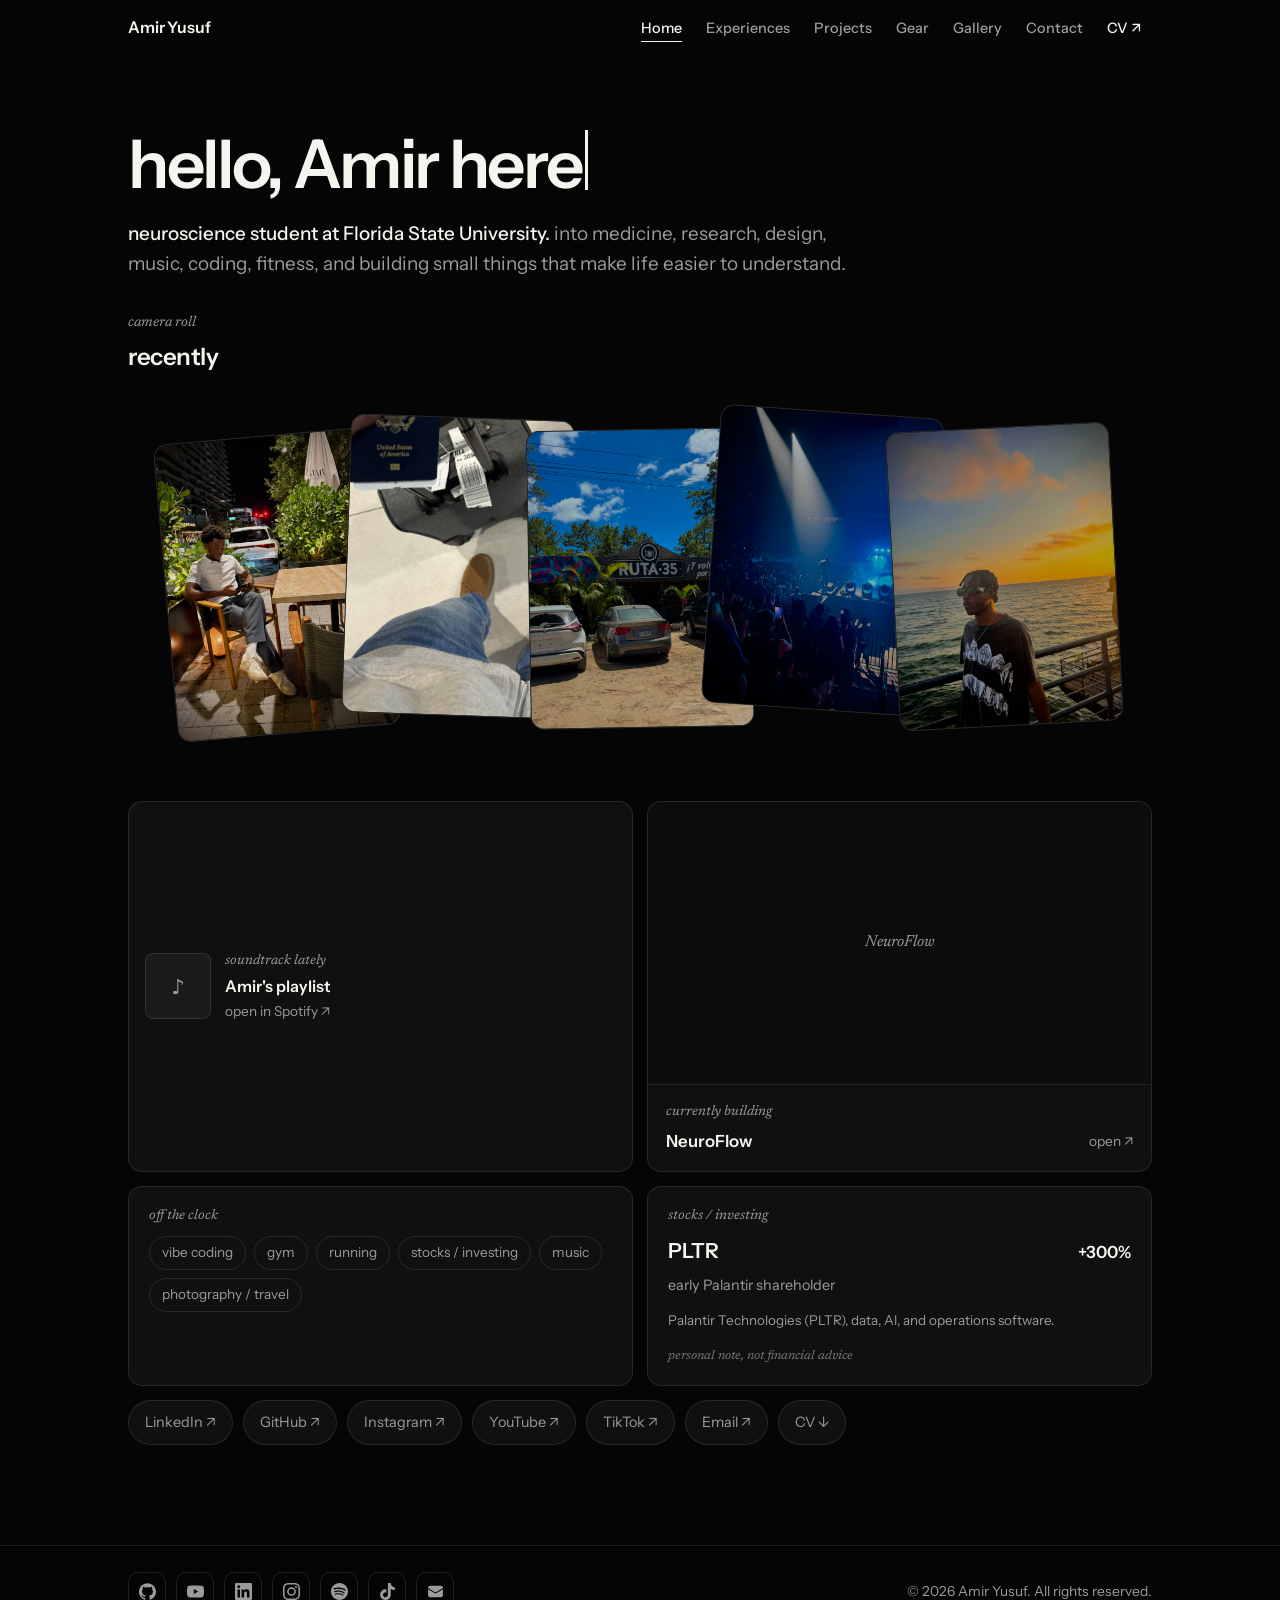
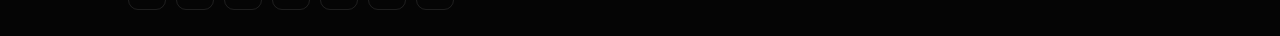
==== index.html @ 47b3e9e9 "Add files via upload" ====
<!DOCTYPE html>
<html lang="en">
<head>
  <meta charset="UTF-8" />
  <meta name="viewport" content="width=device-width, initial-scale=1.0" />

  <title>Amir Yusuf</title>
  <meta name="description" content="Amir Yusuf is a neuroscience student at Florida State University interested in medicine, research, design, music, coding, fitness, and building useful projects." />
  <meta name="author" content="Mahmoud Amir Yusuf" />
  <meta name="theme-color" content="#050505" />
  <link rel="canonical" href="https://amiryusuf.com/" />

  <meta property="og:type" content="website" />
  <meta property="og:title" content="Amir Yusuf" />
  <meta property="og:description" content="Neuroscience student at Florida State University. Into medicine, research, design, music, coding, and fitness." />
  <meta property="og:url" content="https://amiryusuf.com/" />
  <meta property="og:image" content="https://amiryusuf.com/assets/og-image.jpg" />
  <meta name="twitter:card" content="summary_large_image" />
  <meta name="twitter:title" content="Amir Yusuf" />
  <meta name="twitter:description" content="Neuroscience student at Florida State University." />
  <meta name="twitter:image" content="https://amiryusuf.com/assets/og-image.jpg" />

  <link rel="preconnect" href="https://fonts.googleapis.com" />
  <link rel="preconnect" href="https://fonts.gstatic.com" crossorigin />
  <link href="https://fonts.googleapis.com/css2?family=Instrument+Sans:wght@400;500;600&family=Newsreader:ital,opsz@1,6..72&display=swap" rel="stylesheet" />

  <link rel="icon" href="data:image/svg+xml,<svg xmlns='http://www.w3.org/2000/svg' viewBox='0 0 100 100'><rect width='100' height='100' fill='%23050505'/><text x='50' y='70' font-size='62' font-family='Georgia,serif' text-anchor='middle' fill='%23F5F5F0'>a</text></svg>" />
  <link rel="stylesheet" href="./styles.css" />

  <script type="application/ld+json">
  {
    "@context": "https://schema.org",
    "@type": "Person",
    "name": "Mahmoud Amir Yusuf",
    "alternateName": "Amir Yusuf",
    "url": "https://amiryusuf.com/",
    "jobTitle": "Neuroscience Student",
    "address": { "@type": "PostalAddress", "addressLocality": "Tallahassee", "addressRegion": "FL", "addressCountry": "US" },
    "alumniOf": { "@type": "CollegeOrUniversity", "name": "Florida State University" },
    "sameAs": [
      "https://www.linkedin.com/in/dryusufdev/",
      "https://github.com/dryusufdev",
      "https://www.youtube.com/@amirbuca",
      "https://www.instagram.com/amirr1x_/"
    ]
  }
  </script>
</head>
<body>
  <a class="skip-link" href="#main">Skip to content</a>

  <header class="nav" id="top">
    <nav class="nav-inner" aria-label="Primary">
      <a href="./index.html" class="brand">Amir Yusuf</a>
      <button class="nav-toggle" id="navToggle" aria-expanded="false" aria-controls="navMenu" aria-label="Toggle menu"><span></span><span></span></button>
      <ul class="nav-menu" id="navMenu">
        <li><a href="./index.html" class="nav-link active">Home</a></li>
        <li><a href="./experience.html" class="nav-link">Experiences</a></li>
        <li><a href="./projects.html" class="nav-link">Projects</a></li>
        <li><a href="./gear.html" class="nav-link">Gear</a></li>
        <li><a href="./gallery.html" class="nav-link">Gallery</a></li>
        <li><a href="./contact.html" class="nav-link">Contact</a></li>
        <li><a href="./assets/Mahmoud-Yusuf-CV.pdf" class="nav-link nav-cv" download>CV ↗</a></li>
      </ul>
    </nav>
  </header>

  <main id="main">
    <section class="home-hero">
      <div class="container">
        <h1 class="type fade in" data-text="hello, Amir here"><span class="type-out">hello, Amir here</span><span class="caret" aria-hidden="true"></span></h1>
        <p class="home-sub fade in d1">
          <b>neuroscience student at Florida State University.</b> into medicine, research,
          design, music, coding, fitness, and building small things that make life easier
          to understand.
        </p>
      </div>
    </section>

    <section class="recently" aria-labelledby="recently-title">
      <div class="container">
        <div class="section-kicker fade">camera roll</div>
        <h2 id="recently-title" class="fade">recently</h2>

        <div class="home-collage fade d1" aria-label="camera roll preview">
          <a class="photo-card" href="./gallery.html" style="--r:-5deg;--y:14px" aria-label="Predalina, Tampa, Florida">
            <img src="./assets/gallery/predalina-tampa.jpg" alt="Amir sitting outside at Predalina in Tampa at night" loading="lazy" />
            <span class="ph-overlay" aria-hidden="true"><span class="c">predalina</span><span class="l">Tampa, Florida</span></span>
          </a>
          <a class="photo-card" href="./gallery.html" style="--r:2deg;--y:-4px" aria-label="Airport, Miami to Honduras">
            <img src="./assets/gallery/miami-airport.jpg" alt="Airport travel moment before flying to Honduras" loading="lazy" style="object-position:center 35%" />
            <span class="ph-overlay" aria-hidden="true"><span class="c">airport</span><span class="l">Miami to Honduras</span></span>
          </a>
          <a class="photo-card" href="./gallery.html" style="--r:-1deg;--y:8px" aria-label="Tegucigalpa, Honduras">
            <img src="./assets/gallery/tegucigalpa-honduras.jpg" alt="Street view in Tegucigalpa Honduras" loading="lazy" />
            <span class="ph-overlay" aria-hidden="true"><span class="c">tegucigalpa</span><span class="l">Honduras</span></span>
          </a>
          <a class="photo-card" href="./gallery.html" style="--r:4deg;--y:-10px" aria-label="Gunna concert, Tampa">
            <img src="./assets/gallery/gunna-concert-tampa.jpg" alt="Gunna concert in Tampa with blue stage lighting" loading="lazy" />
            <span class="ph-overlay" aria-hidden="true"><span class="c">gunna</span><span class="l">Tampa, Florida</span></span>
          </a>
          <a class="photo-card" href="./gallery.html" style="--r:-3deg;--y:6px" aria-label="Santa Monica, California">
            <img src="./assets/gallery/santa-monica.jpg" alt="Amir standing near the ocean at sunset in Santa Monica California" loading="lazy" style="object-position:center 30%" />
            <span class="ph-overlay" aria-hidden="true"><span class="c">santa monica</span><span class="l">California</span></span>
          </a>
        </div>
      </div>
    </section>

    <section class="hub">
      <div class="container">
        <div class="hub-grid">

          <!-- Spotify -->
          <a class="card spotify link fade" href="https://open.spotify.com/playlist/6rPrB8Su6VBqoALZSoPi0Z?si=kABpWzBbRhOE1TDEf7ScpQ" target="_blank" rel="noopener" aria-label="Open Amir's playlist in Spotify">
            <span class="art" aria-hidden="true">
              <img src="./assets/spotify/playlist.jpg" alt="" loading="lazy" onerror="this.closest('.art').classList.add('no-img')" />
            </span>
            <span class="info">
              <span class="card-label">soundtrack lately</span>
              <span class="t">Amir's playlist</span>
              <span class="s">open in Spotify ↗</span>
            </span>
          </a>

          <!-- Featured project -->
          <a class="card media link proj-preview fade d1" href="https://neuroflows.vercel.app/" target="_blank" rel="noopener" aria-label="NeuroFlow project">
            <span class="media-thumb">
              <img src="./assets/projects/neuroflow.jpg" alt="NeuroFlow, 3D CSF flow visualization" loading="lazy"
                   onerror="this.closest('.media-thumb').classList.add('no-img')" />
              <span class="thumb-fallback" aria-hidden="true" style="font-family:var(--serif);font-style:italic">NeuroFlow</span>
            </span>
            <span class="media-body">
              <span class="card-label">currently building</span>
              <span class="media-meta">
                <span class="media-title">NeuroFlow</span>
                <span class="go">open ↗</span>
              </span>
            </span>
          </a>

          <!-- Hobbies -->
          <div class="card card-pad fade d1">
            <span class="card-label">off the clock</span>
            <span class="hobbies-list">
              <span>vibe coding</span><span>gym</span><span>running</span>
              <span>stocks / investing</span><span>music</span><span>photography / travel</span>
            </span>
          </div>

          <!-- Finance -->
          <div class="card card-pad fade d2">
            <span class="card-label">stocks / investing</span>
            <span class="fin-top"><span class="fin-big">PLTR</span><span class="fin-ret">+300%</span></span>
            <span class="fin-sub">early Palantir shareholder</span>
            <span class="fin-detail">Palantir Technologies (PLTR), data, AI, and operations software.</span>
            <span class="fin-note">personal note, not financial advice</span>
          </div>
        </div>

        <!-- Quick links -->
        <div class="quicklinks fade d3">
          <a class="qlink" href="https://www.linkedin.com/in/dryusufdev/" target="_blank" rel="noopener">LinkedIn ↗</a>
          <a class="qlink" href="https://github.com/dryusufdev" target="_blank" rel="noopener">GitHub ↗</a>
          <a class="qlink" href="https://www.instagram.com/amirr1x_/" target="_blank" rel="noopener">Instagram ↗</a>
          <a class="qlink" href="https://www.youtube.com/@amirbuca" target="_blank" rel="noopener">YouTube ↗</a>
          <a class="qlink" href="https://www.tiktok.com/@chatgptwarrior67" target="_blank" rel="noopener">TikTok ↗</a>
          <a class="qlink" href="mailto:may23@fsu.edu">Email ↗</a>
          <a class="qlink" href="./assets/Mahmoud-Yusuf-CV.pdf" download>CV ↓</a>
        </div>
      </div>
    </section>
  </main>

  <footer class="footer">
    <div class="container footer-inner">
      <nav class="social" aria-label="Social links">
        <a aria-label="GitHub" href="https://github.com/dryusufdev" target="_blank" rel="noopener"><svg viewBox="0 0 24 24" fill="currentColor" aria-hidden="true"><path d="M12 .297c-6.63 0-12 5.373-12 12 0 5.303 3.438 9.8 8.205 11.385.6.113.82-.258.82-.577 0-.285-.01-1.04-.015-2.04-3.338.724-4.042-1.61-4.042-1.61C4.422 18.07 3.633 17.7 3.633 17.7c-1.087-.744.084-.729.084-.729 1.205.084 1.838 1.236 1.838 1.236 1.07 1.835 2.809 1.305 3.495.998.108-.776.417-1.305.76-1.605-2.665-.305-5.467-1.334-5.467-5.93 0-1.31.465-2.38 1.235-3.22-.135-.303-.54-1.523.105-3.176 0 0 1.005-.322 3.3 1.23a11.5 11.5 0 0 1 3-.405c1.02.006 2.04.138 3 .405 2.28-1.552 3.285-1.23 3.285-1.23.645 1.653.24 2.873.12 3.176.765.84 1.23 1.91 1.23 3.22 0 4.61-2.805 5.625-5.475 5.92.42.36.81 1.096.81 2.22 0 1.606-.015 2.896-.015 3.286 0 .315.21.69.825.57C20.565 22.092 24 17.592 24 12.297c0-6.627-5.373-12-12-12"/></svg></a>
        <a aria-label="YouTube" href="https://www.youtube.com/@amirbuca" target="_blank" rel="noopener"><svg viewBox="0 0 24 24" fill="currentColor" aria-hidden="true"><path d="M23.498 6.186a3.016 3.016 0 0 0-2.122-2.136C19.505 3.545 12 3.545 12 3.545s-7.505 0-9.377.505A3.017 3.017 0 0 0 .502 6.186C0 8.07 0 12 0 12s0 3.93.502 5.814a3.016 3.016 0 0 0 2.122 2.136c1.871.505 9.376.505 9.376.505s7.505 0 9.377-.505a3.015 3.015 0 0 0 2.122-2.136C24 15.93 24 12 24 12s0-3.93-.502-5.814zM9.545 15.568V8.432L15.818 12z"/></svg></a>
        <a aria-label="LinkedIn" href="https://www.linkedin.com/in/dryusufdev/" target="_blank" rel="noopener"><svg viewBox="0 0 24 24" fill="currentColor" aria-hidden="true"><path d="M20.447 20.452h-3.554v-5.569c0-1.328-.027-3.037-1.852-3.037-1.853 0-2.136 1.445-2.136 2.939v5.667H9.351V9h3.414v1.561h.046c.477-.9 1.637-1.85 3.37-1.85 3.601 0 4.267 2.37 4.267 5.455v6.286zM5.337 7.433a2.062 2.062 0 0 1-2.063-2.065 2.064 2.064 0 1 1 2.063 2.065zm1.782 13.019H3.555V9h3.564v11.452zM22.225 0H1.771C.792 0 0 .774 0 1.729v20.542C0 23.227.792 24 1.771 24h20.451C23.2 24 24 23.227 24 22.271V1.729C24 .774 23.2 0 22.225 0z"/></svg></a>
        <a aria-label="Instagram" href="https://www.instagram.com/amirr1x_/" target="_blank" rel="noopener"><svg viewBox="0 0 24 24" fill="currentColor" aria-hidden="true"><path d="M12 2.163c3.204 0 3.584.012 4.85.07 3.252.148 4.771 1.691 4.919 4.919.058 1.265.069 1.645.069 4.849 0 3.205-.012 3.584-.069 4.849-.149 3.225-1.664 4.771-4.919 4.919-1.266.058-1.644.07-4.85.07-3.204 0-3.584-.012-4.849-.07-3.26-.149-4.771-1.699-4.919-4.92-.058-1.265-.07-1.644-.07-4.849 0-3.204.013-3.583.07-4.849.149-3.227 1.664-4.771 4.919-4.919 1.266-.057 1.645-.069 4.849-.069zM12 0C8.741 0 8.333.014 7.053.072 2.695.272.273 2.69.073 7.052.014 8.333 0 8.741 0 12c0 3.259.014 3.668.072 4.948.2 4.358 2.618 6.78 6.98 6.98C8.333 23.986 8.741 24 12 24c3.259 0 3.668-.014 4.948-.072 4.354-.2 6.782-2.618 6.979-6.98.059-1.28.073-1.689.073-4.948 0-3.259-.014-3.667-.072-4.947-.196-4.354-2.617-6.78-6.979-6.98C15.668.014 15.259 0 12 0zm0 5.838a6.162 6.162 0 1 0 0 12.324 6.162 6.162 0 0 0 0-12.324zM12 16a4 4 0 1 1 0-8 4 4 0 0 1 0 8zm6.406-11.845a1.44 1.44 0 1 0 0 2.881 1.44 1.44 0 0 0 0-2.881z"/></svg></a>
        <a aria-label="Spotify" href="https://open.spotify.com/playlist/6rPrB8Su6VBqoALZSoPi0Z?si=kABpWzBbRhOE1TDEf7ScpQ" target="_blank" rel="noopener"><svg viewBox="0 0 24 24" fill="currentColor" aria-hidden="true"><path d="M12 0C5.4 0 0 5.4 0 12s5.4 12 12 12 12-5.4 12-12S18.66 0 12 0zm5.521 17.34c-.24.359-.66.48-1.021.24-2.82-1.74-6.36-2.101-10.561-1.141-.418.122-.779-.179-.899-.539-.12-.421.18-.78.54-.9 4.561-1.021 8.52-.6 11.64 1.32.42.18.479.659.301 1.02zm1.44-3.3c-.301.42-.841.6-1.262.3-3.239-1.98-8.159-2.58-11.939-1.38-.479.12-1.02-.12-1.14-.6-.12-.48.12-1.021.6-1.141C9.6 9.9 15 10.561 18.72 12.84c.361.181.54.78.241 1.2zm.12-3.36C15.24 8.4 8.82 8.16 5.16 9.301c-.6.179-1.2-.181-1.38-.721-.18-.601.18-1.2.72-1.381 4.26-1.26 11.28-1.02 15.721 1.621.539.3.719 1.02.42 1.56-.299.421-1.02.599-1.561.3z"/></svg></a>
        <a aria-label="TikTok" href="https://www.tiktok.com/@chatgptwarrior67" target="_blank" rel="noopener"><svg viewBox="0 0 24 24" fill="currentColor" aria-hidden="true"><path d="M12.525.02c1.31-.02 2.61-.01 3.91-.02.08 1.53.63 3.09 1.75 4.17 1.12 1.11 2.7 1.62 4.24 1.79v4.03c-1.44-.05-2.89-.35-4.2-.97-.57-.26-1.1-.59-1.62-.93-.01 2.92.01 5.84-.02 8.75-.08 1.4-.54 2.79-1.35 3.94-1.31 1.92-3.58 3.17-5.91 3.21-1.43.08-2.86-.31-4.08-1.03-2.02-1.19-3.44-3.37-3.65-5.71-.02-.5-.03-1-.01-1.49.18-1.9 1.12-3.72 2.58-4.96 1.66-1.44 3.98-2.13 6.15-1.72.02 1.48-.04 2.96-.04 4.44-.99-.32-2.15-.23-3.02.37-.63.41-1.11 1.04-1.36 1.75-.21.51-.15 1.07-.14 1.61.24 1.64 1.82 3.02 3.5 2.87 1.12-.01 2.19-.66 2.77-1.61.19-.33.4-.67.41-1.06.1-1.79.06-3.57.07-5.36.01-4.03-.01-8.05.02-12.07z"/></svg></a>
        <a aria-label="Email" href="mailto:may23@fsu.edu"><svg viewBox="0 0 24 24" fill="currentColor" aria-hidden="true"><path d="M1.5 8.67v8.58a3 3 0 0 0 3 3h15a3 3 0 0 0 3-3V8.67l-8.928 5.493a3 3 0 0 1-3.144 0L1.5 8.67Z"/><path d="M22.5 6.908V6.75a3 3 0 0 0-3-3h-15a3 3 0 0 0-3 3v.158l9.714 5.978a1.5 1.5 0 0 0 1.572 0L22.5 6.908Z"/></svg></a>
      </nav>
      <span class="footer-copy">© <span id="year">2026</span> Amir Yusuf. All rights reserved.</span>
    </div>
  </footer>

  <script src="./script.js"></script>
</body>
</html>
---- styles.css ----
/* =========================================================
   Amir Yusuf - personal site (multi-page)
   Black & white. Minimal. Warm. Editorial.
   ========================================================= */

:root {
  --bg: #050505;
  --text: #F5F5F0;
  --muted: #9C9C9C;
  --card: #101010;
  --card-2: #0c0c0c;
  --border: rgba(255, 255, 255, 0.10);
  --border-hover: rgba(255, 255, 255, 0.28);

  --sans: 'Instrument Sans', system-ui, -apple-system, 'Segoe UI', sans-serif;
  --serif: 'Newsreader', Georgia, serif;

  --container: 1080px;
  --radius: 14px;
  --ease: cubic-bezier(0.22, 1, 0.36, 1);
}

*, *::before, *::after { box-sizing: border-box; }
* { margin: 0; padding: 0; }

html { scroll-behavior: smooth; scroll-padding-top: 92px; -webkit-text-size-adjust: 100%; }

body {
  font-family: var(--sans);
  background: var(--bg);
  color: var(--text);
  line-height: 1.6;
  font-size: 16px;
  overflow-x: hidden;
  -webkit-font-smoothing: antialiased;
  text-rendering: optimizeLegibility;
}

img { display: block; max-width: 100%; }
a { color: inherit; text-decoration: none; }
ul { list-style: none; }
::selection { background: var(--text); color: var(--bg); }

.skip-link {
  position: absolute; left: 16px; top: -60px;
  background: var(--text); color: var(--bg);
  padding: 10px 16px; border-radius: 8px; font-weight: 600; z-index: 999;
  transition: top .2s var(--ease);
}
.skip-link:focus { top: 16px; }

.container { width: 100%; max-width: var(--container); margin: 0 auto; padding: 0 28px; }
.container.narrow { max-width: 720px; }
:focus-visible { outline: 1px solid var(--text); outline-offset: 3px; }

/* ---------- Buttons & links ---------- */
.btn {
  display: inline-flex; align-items: center; justify-content: center;
  padding: 11px 22px; border-radius: 999px;
  font-size: 0.94rem; font-weight: 500;
  background: var(--text); color: var(--bg); border: 1px solid var(--text);
  transition: transform .25s var(--ease), opacity .25s var(--ease);
}
.btn:hover { transform: translateY(-1px); opacity: 0.88; }
.btn-line { background: transparent; color: var(--text); border-color: var(--border-hover); }
.btn-line:hover { background: rgba(255,255,255,0.05); opacity: 1; }

.link-underline {
  font-size: 0.94rem; color: var(--muted);
  padding-bottom: 2px; border-bottom: 1px solid var(--border);
  transition: color .2s var(--ease), border-color .2s var(--ease);
}
.link-underline:hover { color: var(--text); border-color: var(--text); }

/* =========================================================
   NAV
   ========================================================= */
.nav {
  position: fixed; top: 0; left: 0; right: 0; z-index: 50;
  display: flex; justify-content: center;
  border-bottom: 1px solid transparent;
  transition: background .3s var(--ease), border-color .3s var(--ease);
}
.nav.scrolled, .nav.solid {
  background: rgba(5,5,5,0.78);
  backdrop-filter: blur(12px); -webkit-backdrop-filter: blur(12px);
  border-bottom: 1px solid var(--border);
}
.nav-inner {
  width: 100%; max-width: var(--container);
  display: flex; align-items: center; justify-content: space-between;
  padding: 15px 28px;
}
.brand { font-weight: 600; font-size: 1rem; letter-spacing: -0.01em; }
.nav-menu { display: flex; align-items: center; gap: 2px; }
.nav-link {
  position: relative; padding: 7px 11px;
  color: var(--muted); font-size: 0.9rem; font-weight: 500;
  transition: color .2s var(--ease);
}
.nav-link::after {
  content: ""; position: absolute; left: 11px; right: 11px; bottom: 2px; height: 1px;
  background: var(--text); transform: scaleX(0); transform-origin: left;
  transition: transform .25s var(--ease);
}
.nav-link:hover, .nav-link.active { color: var(--text); }
.nav-link:hover::after, .nav-link.active::after { transform: scaleX(1); }
.nav-cv { color: var(--text); }

.nav-toggle {
  display: none; flex-direction: column; gap: 5px;
  width: 40px; height: 40px; align-items: center; justify-content: center;
  background: transparent; border: 1px solid var(--border); border-radius: 10px; cursor: pointer;
}
.nav-toggle span { width: 18px; height: 1.5px; background: var(--text); transition: transform .3s var(--ease), opacity .2s var(--ease); }
.nav-toggle[aria-expanded="true"] span:nth-child(1) { transform: translateY(3.5px) rotate(45deg); }
.nav-toggle[aria-expanded="true"] span:nth-child(2) { transform: translateY(-3px) rotate(-45deg); }

/* =========================================================
   PAGE ENTRANCE / FADE
   ========================================================= */
.fade {
  opacity: 0; transform: translateY(16px);
  transition: opacity .6s var(--ease), transform .6s var(--ease);
  will-change: opacity, transform;
}
.fade.in { opacity: 1; transform: none; }
.fade.d1 { transition-delay: .06s; }
.fade.d2 { transition-delay: .12s; }
.fade.d3 { transition-delay: .18s; }
.fade.d4 { transition-delay: .24s; }

/* =========================================================
   HOME - HERO + HUB
   ========================================================= */
.home-hero { padding: 128px 0 26px; }
.home-hero h1 {
  font-size: clamp(2.6rem, 6.5vw, 4.2rem);
  font-weight: 600; line-height: 1.02; letter-spacing: -0.035em;
}
.caret {
  display: inline-block; width: 3px; height: 0.9em;
  background: var(--text); margin-left: 4px;
  transform: translateY(2px); animation: blink 1.05s steps(1) infinite;
}
@keyframes blink { 50% { opacity: 0; } }
.home-sub {
  margin-top: 20px; color: var(--muted);
  font-size: clamp(1rem, 1.7vw, 1.18rem); max-width: 56ch;
}
.home-sub b { color: var(--text); font-weight: 500; }

.hub { padding-bottom: 70px; }
.hub-grid {
  display: grid; grid-template-columns: repeat(2, 1fr);
  gap: 14px; margin-top: 8px;
}
.card {
  background: var(--card); border: 1px solid var(--border); border-radius: var(--radius);
  transition: border-color .3s var(--ease), transform .3s var(--ease);
}
.card:hover { border-color: var(--border-hover); transform: translateY(-3px); }
.card.link { cursor: pointer; }

.span-2 { grid-column: span 2; }

.card-label {
  font-family: var(--serif); font-style: italic;
  font-size: 0.86rem; color: var(--muted);
}
.go { color: var(--muted); transition: color .2s var(--ease), transform .2s var(--ease); }
.card:hover .go { color: var(--text); transform: translate(2px,-2px); }

/* media card (youtube / spotify / project) */
.media {
  display: flex; flex-direction: column; overflow: hidden;
}
.media-thumb {
  position: relative; aspect-ratio: 16 / 9; background: var(--card-2);
  border-bottom: 1px solid var(--border); overflow: hidden;
}
.media-thumb.square { aspect-ratio: 1 / 1; }
.media-thumb img {
  width: 100%; height: 100%; object-fit: cover; object-position: center;
  transition: transform .6s var(--ease);
}
.card:hover .media-thumb img { transform: scale(1.02); }
.thumb-fallback {
  position: absolute; inset: 0; display: grid; place-items: center;
  color: var(--muted); z-index: 0;
}
.media-thumb.no-img img { display: none; }
.thumb-fallback svg { width: 38px; height: 38px; opacity: 0.5; }
.media-body { padding: 16px 18px; display: flex; flex-direction: column; gap: 5px; }
.media-title { font-size: 1.02rem; font-weight: 600; }
.media-meta { display: flex; align-items: center; justify-content: space-between; gap: 10px; }
.media-meta .go { font-size: 0.86rem; }

/* spotify: horizontal compact */
.spotify { display: flex; align-items: center; gap: 14px; padding: 16px; }
.spotify .art {
  position: relative; flex: 0 0 auto; width: 66px; height: 66px;
  border-radius: 8px; overflow: hidden; background: #1a1a1a; border: 1px solid var(--border);
}
.spotify .art img { width: 100%; height: 100%; object-fit: cover; }
.spotify .art.no-img img { display: none; }
.spotify .art.no-img::after { content: "♪"; position: absolute; inset: 0; display: grid; place-items: center; color: var(--muted); font-size: 1.3rem; }
.spotify .info { display: flex; flex-direction: column; gap: 2px; min-width: 0; }
.spotify .info .t { font-size: 1rem; font-weight: 600; }
.spotify .info .s { font-size: 0.85rem; color: var(--muted); }

/* camera roll preview */
.roll { padding: 16px 18px; display: flex; flex-direction: column; gap: 12px; }
.roll-head { display: flex; align-items: center; justify-content: space-between; }
.roll-strip { display: grid; grid-template-columns: repeat(4, 1fr); gap: 8px; }
.roll-strip .mini {
  position: relative; aspect-ratio: 1/1; border-radius: 8px; overflow: hidden;
  background: var(--card-2); border: 1px solid var(--border);
}
.roll-strip .mini img { width: 100%; height: 100%; object-fit: cover; }
.roll-strip .mini.no-img img { display: none; }

/* quick links */
.quicklinks {
  display: flex; flex-wrap: wrap; gap: 10px; margin-top: 14px;
}
.qlink {
  display: inline-flex; align-items: center; gap: 8px;
  padding: 10px 16px; border-radius: 999px;
  border: 1px solid var(--border); background: var(--card);
  font-size: 0.9rem; color: var(--muted);
  transition: color .2s var(--ease), border-color .2s var(--ease), transform .2s var(--ease);
}
.qlink:hover { color: var(--text); border-color: var(--border-hover); transform: translateY(-2px); }
.qlink svg { width: 16px; height: 16px; }

/* =========================================================
   SUBPAGE HERO + SECTIONS
   ========================================================= */
.page-hero { padding: 128px 0 24px; }
.page-hero .eyebrow { font-family: var(--serif); font-style: italic; font-size: 1rem; color: var(--muted); margin-bottom: 12px; }
.page-hero h1 { font-size: clamp(2.2rem, 5vw, 3.2rem); font-weight: 600; letter-spacing: -0.03em; line-height: 1.02; }
.page-hero p { margin-top: 14px; color: var(--muted); max-width: 56ch; }
.section { padding: 30px 0 70px; }

/* About */
.about p { font-size: 1.18rem; line-height: 1.7; max-width: 60ch; }
.about p + p { margin-top: 18px; color: var(--muted); }
.currently { margin-top: 40px; border-top: 1px solid var(--border); }
.currently li {
  display: flex; gap: 16px; align-items: baseline;
  padding: 14px 2px; border-bottom: 1px solid var(--border);
}
.currently .k { font-family: var(--serif); font-style: italic; color: var(--muted); font-size: 0.9rem; min-width: 88px; }
.currently .v { font-size: 1.02rem; }

/* =========================================================
   PROJECTS
   ========================================================= */
.feature {
  border: 1px solid var(--border); border-radius: var(--radius);
  background: var(--card); overflow: hidden; margin-bottom: 16px;
  transition: border-color .3s var(--ease);
}
.feature:hover { border-color: var(--border-hover); }
.feature-grid { display: grid; grid-template-columns: 1.05fr 1fr; }
.feature-shot { position: relative; background: var(--card-2); border-right: 1px solid var(--border); overflow: hidden; min-height: 280px; }
.feature-shot img { width: 100%; height: 100%; object-fit: cover; object-position: center; }
.feature-shot.no-img img { display: none; }
.feature-shot .shot-fallback { position: absolute; inset: 0; display: grid; place-items: center; font-family: var(--serif); font-style: italic; color: var(--muted); font-size: 1.1rem; }
.feature-text { padding: 28px; display: flex; flex-direction: column; }
.feature h2 { font-size: clamp(1.25rem, 2.4vw, 1.55rem); font-weight: 600; letter-spacing: -0.01em; line-height: 1.18; }
.feature .desc { color: var(--muted); margin-top: 12px; font-size: 0.95rem; }
.feature .related-label { font-size: 0.72rem; letter-spacing: 0.14em; text-transform: uppercase; color: var(--muted); margin: 22px 0 10px; }
.related-build {
  display: flex; align-items: center; gap: 14px;
  border: 1px solid var(--border); border-radius: 12px; padding: 10px;
  background: var(--bg);
  transition: border-color .3s var(--ease), transform .3s var(--ease);
}
.related-build:hover { border-color: var(--border-hover); transform: translateY(-2px); }
.rb-shot { position: relative; flex: 0 0 auto; width: 92px; height: 64px; border-radius: 8px; overflow: hidden; background: var(--card-2); border: 1px solid var(--border); }
.rb-shot img { width: 100%; height: 100%; object-fit: cover; }
.rb-shot.no-img img { display: none; }
.rb-shot.no-img::after { content: "NF"; position: absolute; inset: 0; display: grid; place-items: center; font-family: var(--serif); font-style: italic; color: var(--muted); font-size: 0.85rem; }
.rb-text { display: flex; flex-direction: column; gap: 2px; min-width: 0; }
.rb-text strong { font-size: 1rem; }
.rb-text .d { color: var(--muted); font-size: 0.85rem; }
.rb-text .go { color: var(--muted); font-size: 0.8rem; margin-top: 2px; }
.related-build:hover .go { color: var(--text); }

.projects { display: grid; grid-template-columns: repeat(2, 1fr); gap: 16px; }
.project {
  display: flex; flex-direction: column;
  background: var(--card); border: 1px solid var(--border); border-radius: var(--radius);
  overflow: hidden; transition: border-color .3s var(--ease), transform .3s var(--ease);
}
.project:hover { border-color: var(--border-hover); transform: translateY(-3px); }
.project.sub { background: var(--card-2); }
.project-shot {
  position: relative; aspect-ratio: 16/9; background: var(--card-2);
  border-bottom: 1px solid var(--border); overflow: hidden;
}
.project-shot img { width: 100%; height: 100%; object-fit: cover; object-position: center; transition: transform .6s var(--ease); }
.project:hover .project-shot img { transform: scale(1.02); }
.shot-fallback { position: absolute; inset: 0; z-index: -1; display: grid; place-items: center; font-family: var(--serif); font-style: italic; color: var(--muted); }
.project-shot.no-img img { display: none; }
.project-shot.no-img .shot-fallback { z-index: 0; }
.project-body { padding: 18px 20px 20px; display: flex; flex-direction: column; gap: 9px; flex-grow: 1; }
.project-head { display: flex; align-items: center; justify-content: space-between; }
.project-head h3 { font-size: 1.1rem; font-weight: 600; }
.project-body p { color: var(--muted); font-size: 0.92rem; flex-grow: 1; }
.tags { display: flex; flex-wrap: wrap; gap: 7px; }
.tags span { font-size: 0.72rem; color: var(--muted); padding: 3px 10px; border-radius: 999px; border: 1px solid var(--border); }

/* =========================================================
   EXPERIENCE
   ========================================================= */
.xp { border-top: 1px solid var(--border); }
.xp-row {
  display: grid; grid-template-columns: 150px 1fr; gap: 24px;
  padding: 22px 4px; border-bottom: 1px solid var(--border);
  transition: padding-left .25s var(--ease);
}
.xp-row:hover { padding-left: 12px; }
.xp-date { color: var(--muted); font-size: 0.88rem; padding-top: 2px; }
.xp-main { display: flex; flex-direction: column; gap: 2px; }
.xp-role { font-size: 1.05rem; font-weight: 600; }
.xp-org { font-size: 0.92rem; }
.xp-loc { font-family: var(--serif); font-style: italic; color: var(--muted); font-size: 0.85rem; margin-top: 1px; }
.xp-note { font-size: 0.9rem; color: var(--muted); margin-top: 7px; max-width: 70ch; }

/* =========================================================
   GEAR
   ========================================================= */
.gear-cat { margin-top: 38px; }
.gear-cat:first-of-type { margin-top: 8px; }
.gear-cat h2 {
  font-size: 1.1rem; font-weight: 600;
  display: flex; align-items: baseline; gap: 12px;
  padding-bottom: 14px; border-bottom: 1px solid var(--border); margin-bottom: 16px;
}
.gear-cat h2 span { font-family: var(--serif); font-style: italic; color: var(--muted); font-size: 0.85rem; font-weight: 400; }
.gear-grid { display: grid; grid-template-columns: repeat(3, 1fr); gap: 12px; }
.gear-item {
  background: var(--card); border: 1px solid var(--border); border-radius: var(--radius);
  padding: 18px 18px 16px; display: flex; flex-direction: column; gap: 4px;
  transition: border-color .3s var(--ease), transform .3s var(--ease);
}
.gear-item:hover { border-color: var(--border-hover); transform: translateY(-3px); }
.gear-top { display: flex; align-items: center; justify-content: space-between; gap: 8px; }
.gear-name { font-size: 1rem; font-weight: 600; }
.gear-go { color: var(--muted); font-size: 0.85rem; transition: color .2s var(--ease), transform .2s var(--ease); }
a.gear-item:hover .gear-go { color: var(--text); transform: translate(2px, -2px); }
.gear-spec { font-size: 0.88rem; color: var(--muted); margin-top: 4px; }
.gear-tag { margin-top: 8px; font-family: var(--serif); font-style: italic; font-size: 0.82rem; color: var(--muted); }

/* =========================================================
   GALLERY (masonry)
   ========================================================= */
.masonry { columns: 3; column-gap: 12px; }
.masonry .shot {
  position: relative; break-inside: avoid; margin-bottom: 12px;
  border-radius: var(--radius); overflow: hidden;
  background: var(--card); border: 1px solid var(--border);
  display: block; width: 100%; padding: 0; cursor: pointer;
  transition: border-color .3s var(--ease), transform .3s var(--ease);
}
.masonry .shot:hover { border-color: var(--border-hover); transform: translateY(-3px); }
/* natural height, no forced crop */
.shot img { width: 100%; height: auto; display: block; transition: transform .6s var(--ease); }
.shot:hover img { transform: scale(1.02); }
.shot.no-img { min-height: 180px; }
.shot.no-img img { display: none; }

/* shared hover overlay: caption + location reveal */
.ph-overlay {
  position: absolute; inset: 0; z-index: 2;
  display: flex; flex-direction: column; justify-content: flex-end; gap: 1px;
  padding: 14px;
  background: linear-gradient(to top, rgba(0,0,0,0.74), rgba(0,0,0,0.05) 55%, transparent);
  opacity: 0; transition: opacity .3s var(--ease);
  pointer-events: none;
}
.shot:hover .ph-overlay, .photo-card:hover .ph-overlay { opacity: 1; }
.ph-overlay .c { font-size: 0.95rem; font-weight: 600; color: #fff; }
.ph-overlay .l { font-family: var(--serif); font-style: italic; font-size: 0.82rem; color: rgba(255,255,255,0.85); }

/* =========================================================
   CONTACT
   ========================================================= */
.contact-lead { font-size: 1.18rem; max-width: 52ch; margin-bottom: 26px; }
.contact-links { display: flex; flex-direction: column; border-top: 1px solid var(--border); max-width: 480px; }
.contact-links a {
  display: flex; align-items: center; justify-content: space-between;
  padding: 16px 4px; border-bottom: 1px solid var(--border);
  font-size: 1.05rem; color: var(--text);
  transition: padding-left .25s var(--ease), color .2s var(--ease);
}
.contact-links a:hover { padding-left: 12px; }
.contact-links a .ext { color: var(--muted); font-size: 0.9rem; }
.contact-links a:hover .ext { color: var(--text); }
.contact-row {
  display: flex; align-items: center; justify-content: space-between;
  padding: 16px 4px; border-bottom: 1px solid var(--border);
  font-size: 1.05rem; color: var(--text);
}
.contact-row .ext { color: var(--muted); font-size: 0.95rem; }

/* =========================================================
   FOOTER
   ========================================================= */
.footer { border-top: 1px solid var(--border); padding: 26px 0; margin-top: 30px; }
.footer-inner { display: flex; justify-content: space-between; align-items: center; gap: 16px; flex-wrap: wrap; }
.footer-inner span { font-size: 0.86rem; }
.footer-links { display: flex; gap: 18px; flex-wrap: wrap; }
.footer-links a { font-size: 0.86rem; color: var(--muted); transition: color .2s var(--ease); }
.footer-links a:hover { color: var(--text); }
.footer-copy { color: var(--muted); }

/* Social icon footer */
.social { display: flex; align-items: center; gap: 10px; flex-wrap: wrap; }
.social a {
  display: grid; place-items: center;
  width: 38px; height: 38px;
  color: var(--muted);
  border: 1px solid var(--border); border-radius: 10px;
  transition: color .2s var(--ease), border-color .2s var(--ease), transform .2s var(--ease);
}
.social a:hover { color: var(--text); border-color: var(--border-hover); transform: translateY(-2px); }
.social svg { width: 17px; height: 17px; }

/* =========================================================
   HOME COLLAGE - "recently"
   ========================================================= */
.recently { padding: 6px 0 56px; }
.section-kicker { font-family: var(--serif); font-style: italic; color: var(--muted); font-size: 0.9rem; margin-bottom: 4px; }
.recently h2 { font-size: 1.5rem; font-weight: 600; letter-spacing: -0.02em; margin-bottom: 26px; }
.home-collage {
  display: flex; justify-content: center; align-items: center;
  padding: 18px 0;
}
.photo-card {
  position: relative;
  flex: 0 0 auto;
  width: 224px; aspect-ratio: 3 / 4;
  margin-left: -42px;
  border-radius: 14px; overflow: hidden;
  border: 1px solid var(--border);
  background: var(--card);
  transform: rotate(var(--r, 0)) translateY(var(--y, 0));
  transition: transform .35s var(--ease), border-color .3s var(--ease);
}
.photo-card:first-child { margin-left: 0; }
.photo-card img {
  width: 100%; height: 100%; object-fit: cover; object-position: center;
}
.photo-card:hover {
  transform: rotate(0deg) translateY(-10px) scale(1.03);
  border-color: var(--border-hover);
  z-index: 5;
}

/* =========================================================
   HOME - hobbies + finance + project preview cards
   ========================================================= */
.card-pad { padding: 18px 20px; display: flex; flex-direction: column; gap: 7px; }
.hobbies-list { display: flex; flex-wrap: wrap; gap: 8px; margin-top: 2px; }
.hobbies-list span {
  font-size: 0.85rem; color: var(--muted);
  padding: 5px 12px; border: 1px solid var(--border); border-radius: 999px;
}
.fin-top { display: flex; align-items: baseline; justify-content: space-between; gap: 10px; }
.fin-big { font-size: 1.3rem; font-weight: 600; }
.fin-ret { font-size: 1.05rem; font-weight: 600; }
.fin-sub { color: var(--muted); font-size: 0.9rem; }
.fin-detail { color: var(--muted); font-size: 0.84rem; margin-top: 6px; }
.fin-note { font-family: var(--serif); font-style: italic; color: rgba(156,156,156,0.75); font-size: 0.78rem; margin-top: 8px; }

.proj-preview .media-title { font-size: 1.05rem; }

/* =========================================================
   GALLERY - featured "places lately"
   ========================================================= */
.gallery-head h1 { font-size: clamp(2.2rem, 5vw, 3.2rem); font-weight: 600; letter-spacing: -0.03em; }
.places-kicker { font-family: var(--serif); font-style: italic; color: var(--muted); font-size: 0.95rem; margin: 44px 0 16px; }
.places-lately {
  display: grid; grid-template-columns: repeat(3, 1fr); gap: 14px;
  margin-bottom: 24px;
}
.places-lately .place:first-child { grid-column: span 2; }
.place {
  display: flex; flex-direction: column; gap: 8px;
  cursor: pointer; background: none; border: 0; padding: 0; text-align: left;
  color: inherit; font: inherit;
}
.place-img {
  position: relative; aspect-ratio: 4 / 5; overflow: hidden;
  border-radius: var(--radius); border: 1px solid var(--border);
  background: var(--card);
}
.places-lately .place:first-child .place-img { aspect-ratio: 16 / 10; }
.place-img img {
  width: 100%; height: 100%; object-fit: cover; object-position: center;
  transition: transform .6s var(--ease);
}
.place:hover .place-img img { transform: scale(1.03); }
.place:hover .place-img { border-color: var(--border-hover); }
.place-cap { display: flex; align-items: baseline; gap: 8px; }
.place-cap .c { font-size: 0.92rem; color: var(--text); }
.place-cap .l { font-family: var(--serif); font-style: italic; font-size: 0.82rem; color: var(--muted); }

/* full grid uses .masonry; make shots clickable */
.masonry .shot { cursor: pointer; display: block; width: 100%; padding: 0; border: 1px solid var(--border); text-align: left; }
.masonry .shot:hover { border-color: var(--border-hover); }

/* =========================================================
   LIGHTBOX
   ========================================================= */
.lightbox {
  position: fixed; inset: 0; z-index: 100;
  display: grid; place-items: center;
  padding: 28px;
  background: rgba(3, 3, 3, 0.92);
  opacity: 0; pointer-events: none;
  transition: opacity .25s var(--ease);
}
.lightbox.open { opacity: 1; pointer-events: auto; }
.lightbox-fig {
  display: flex; flex-direction: column; gap: 12px;
  max-width: min(92vw, 900px); max-height: 86vh;
}
.lightbox-fig img {
  max-width: 100%; max-height: 72vh; object-fit: contain;
  border-radius: var(--radius); border: 1px solid var(--border);
}
.lightbox figcaption { display: flex; align-items: baseline; gap: 10px; }
.lightbox figcaption .c { font-size: 1rem; color: var(--text); }
.lightbox figcaption .l { font-family: var(--serif); font-style: italic; color: var(--muted); font-size: 0.9rem; }
.lightbox-close {
  position: absolute; top: 18px; right: 18px;
  width: 44px; height: 44px;
  display: grid; place-items: center;
  background: transparent; color: var(--text);
  border: 1px solid var(--border); border-radius: 999px;
  font-size: 1.2rem; cursor: pointer;
  transition: border-color .2s var(--ease), transform .2s var(--ease);
}
.lightbox-close:hover { border-color: var(--border-hover); transform: scale(1.05); }
body.no-scroll { overflow: hidden; }

/* =========================================================
   RESPONSIVE
   ========================================================= */
@media (max-width: 880px) {
  .hub-grid { grid-template-columns: 1fr 1fr; }
  .span-2 { grid-column: span 2; }
  .projects { grid-template-columns: 1fr; }
  .feature-grid { grid-template-columns: 1fr; }
  .feature-shot { border-right: 0; border-bottom: 1px solid var(--border); aspect-ratio: 16/9; min-height: 0; }
  .gear-grid { grid-template-columns: repeat(2, 1fr); }
  .masonry { columns: 2; }
  .places-lately { grid-template-columns: 1fr 1fr; }
  .places-lately .place:first-child { grid-column: span 2; }
  .photo-card { width: 200px; margin-left: -36px; }
}

@media (max-width: 600px) {
  .nav.solid, .nav { background: rgba(5,5,5,0.85); backdrop-filter: blur(12px); -webkit-backdrop-filter: blur(12px); border-bottom: 1px solid var(--border); }
  .nav-toggle { display: flex; }
  .nav-menu {
    position: absolute; top: 100%; left: 0; right: 0;
    flex-direction: column; align-items: stretch; gap: 2px; padding: 12px;
    background: rgba(5,5,5,0.97); border-bottom: 1px solid var(--border);
    transform: translateY(-8px); opacity: 0; pointer-events: none;
    transition: opacity .25s var(--ease), transform .25s var(--ease);
  }
  .nav-menu.open { opacity: 1; transform: none; pointer-events: auto; }
  .nav-link { padding: 12px 14px; }
  .nav-link::after { display: none; }

  .home-hero { padding: 104px 0 18px; }
  .page-hero { padding: 104px 0 18px; }
  .hub-grid { grid-template-columns: 1fr; }
  .span-2 { grid-column: auto; }
  .gear-grid { grid-template-columns: 1fr; }
  .masonry { columns: 1; }
  .xp-row { grid-template-columns: 1fr; gap: 4px; }
  .xp-row:hover { padding-left: 4px; }
  .xp-date { padding-top: 0; }
  .container { padding: 0 20px; }

  /* collage becomes a horizontal scroll strip */
  .home-collage {
    justify-content: flex-start;
    overflow-x: auto; overflow-y: hidden;
    gap: 12px; padding: 4px 0 14px;
    scroll-snap-type: x mandatory;
    -webkit-overflow-scrolling: touch;
    scrollbar-width: none; -ms-overflow-style: none;
  }
  .home-collage::-webkit-scrollbar { display: none; }
  .photo-card {
    width: 70vw; margin-left: 0;
    transform: none; scroll-snap-align: center;
  }
  .photo-card:hover { transform: translateY(-4px); }

  .places-lately { grid-template-columns: 1fr; }
  .places-lately .place:first-child { grid-column: auto; }
  .places-lately .place:first-child .place-img { aspect-ratio: 4 / 5; }
}

@media (prefers-reduced-motion: reduce) {
  *, *::before, *::after {
    animation-duration: 0.001ms !important;
    transition-duration: 0.001ms !important;
    scroll-behavior: auto !important;
  }
  .fade { opacity: 1; transform: none; }
  .caret { animation: none; }
}
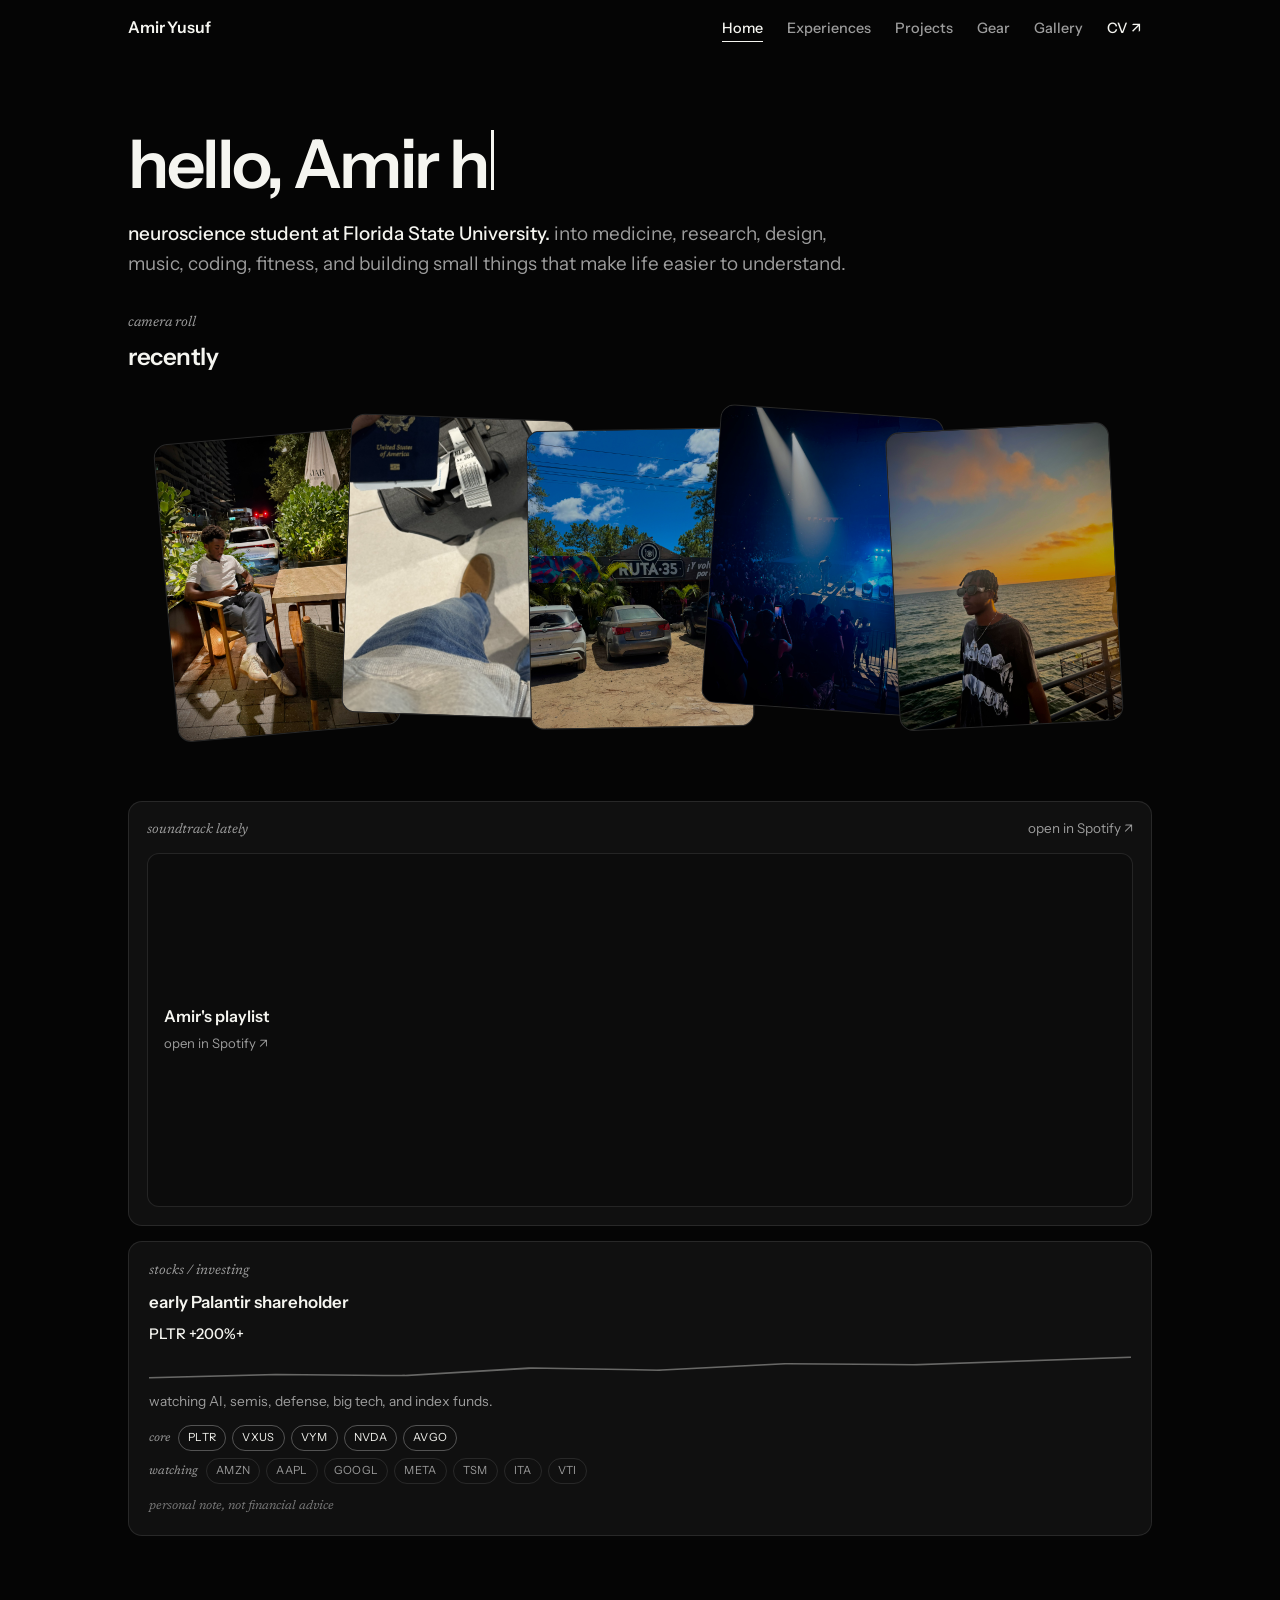
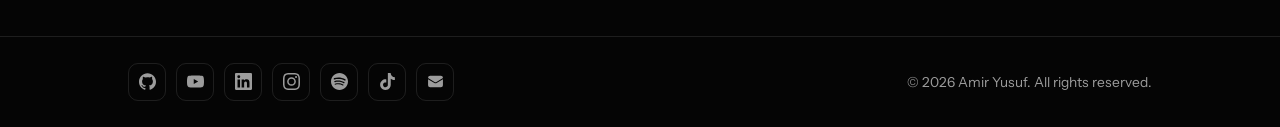
==== commit cc335595: "Add files via upload" ====
--- a/index.html
+++ b/index.html
@@ -59,7 +59,6 @@
         <li><a href="./projects.html" class="nav-link">Projects</a></li>
         <li><a href="./gear.html" class="nav-link">Gear</a></li>
         <li><a href="./gallery.html" class="nav-link">Gallery</a></li>
-        <li><a href="./contact.html" class="nav-link">Contact</a></li>
         <li><a href="./assets/Mahmoud-Yusuf-CV.pdf" class="nav-link nav-cv" download>CV ↗</a></li>
       </ul>
     </nav>
@@ -68,7 +67,7 @@
   <main id="main">
     <section class="home-hero">
       <div class="container">
-        <h1 class="type fade in" data-text="hello, Amir here"><span class="type-out">hello, Amir here</span><span class="caret" aria-hidden="true"></span></h1>
+        <h1 class="type fade in" data-text="hello, Amir here" aria-label="hello, Amir here"><span class="type-out" aria-hidden="true"></span><span class="caret" aria-hidden="true"></span></h1>
         <p class="home-sub fade in d1">
           <b>neuroscience student at Florida State University.</b> into medicine, research,
           design, music, coding, fitness, and building small things that make life easier
@@ -111,62 +110,43 @@
       <div class="container">
         <div class="hub-grid">
 
-          <!-- Spotify -->
-          <a class="card spotify link fade" href="https://open.spotify.com/playlist/6rPrB8Su6VBqoALZSoPi0Z?si=kABpWzBbRhOE1TDEf7ScpQ" target="_blank" rel="noopener" aria-label="Open Amir's playlist in Spotify">
-            <span class="art" aria-hidden="true">
-              <img src="./assets/spotify/playlist.jpg" alt="" loading="lazy" onerror="this.closest('.art').classList.add('no-img')" />
-            </span>
-            <span class="info">
+          <!-- Spotify (larger embedded preview) -->
+          <div class="card spotify-card span-2 fade">
+            <div class="sc-head">
               <span class="card-label">soundtrack lately</span>
-              <span class="t">Amir's playlist</span>
-              <span class="s">open in Spotify ↗</span>
-            </span>
-          </a>
-
-          <!-- Featured project -->
-          <a class="card media link proj-preview fade d1" href="https://neuroflows.vercel.app/" target="_blank" rel="noopener" aria-label="NeuroFlow project">
-            <span class="media-thumb">
-              <img src="./assets/projects/neuroflow.jpg" alt="NeuroFlow, 3D CSF flow visualization" loading="lazy"
-                   onerror="this.closest('.media-thumb').classList.add('no-img')" />
-              <span class="thumb-fallback" aria-hidden="true" style="font-family:var(--serif);font-style:italic">NeuroFlow</span>
-            </span>
-            <span class="media-body">
-              <span class="card-label">currently building</span>
-              <span class="media-meta">
-                <span class="media-title">NeuroFlow</span>
-                <span class="go">open ↗</span>
-              </span>
-            </span>
-          </a>
-
-          <!-- Hobbies -->
-          <div class="card card-pad fade d1">
-            <span class="card-label">off the clock</span>
-            <span class="hobbies-list">
-              <span>vibe coding</span><span>gym</span><span>running</span>
-              <span>stocks / investing</span><span>music</span><span>photography / travel</span>
-            </span>
+              <a class="go" href="https://open.spotify.com/playlist/6rPrB8Su6VBqoALZSoPi0Z?si=kABpWzBbRhOE1TDEf7ScpQ" target="_blank" rel="noopener">open in Spotify ↗</a>
+            </div>
+            <div class="sc-embed">
+              <div class="sc-fallback">
+                <img src="./assets/spotify/playlist.jpg" alt="" loading="lazy" onerror="this.style.display='none'" />
+                <span>
+                  <span class="fb-t">Amir's playlist</span><br />
+                  <a class="fb-l" href="https://open.spotify.com/playlist/6rPrB8Su6VBqoALZSoPi0Z?si=kABpWzBbRhOE1TDEf7ScpQ" target="_blank" rel="noopener">open in Spotify ↗</a>
+                </span>
+              </div>
+              <iframe title="Amir's playlist on Spotify" src="https://open.spotify.com/embed/playlist/6rPrB8Su6VBqoALZSoPi0Z?utm_source=generator" loading="lazy" allow="encrypted-media" referrerpolicy="no-referrer" onload="this.style.opacity=1"></iframe>
+            </div>
           </div>
 
-          <!-- Finance -->
-          <div class="card card-pad fade d2">
+          <!-- Finance (minimal) -->
+          <div class="card card-pad span-2 fade d1">
             <span class="card-label">stocks / investing</span>
-            <span class="fin-top"><span class="fin-big">PLTR</span><span class="fin-ret">+300%</span></span>
-            <span class="fin-sub">early Palantir shareholder</span>
-            <span class="fin-detail">Palantir Technologies (PLTR), data, AI, and operations software.</span>
+            <span class="fin-main">early Palantir shareholder</span>
+            <span class="fin-highlight">PLTR +200%+</span>
+            <svg class="fin-spark" viewBox="0 0 100 24" preserveAspectRatio="none" aria-hidden="true"><polyline points="0,21 13,18 26,19 39,12 52,14 65,8 78,9 100,2" fill="none" stroke="rgba(245,245,240,0.55)" stroke-width="1.4" stroke-linejoin="round" stroke-linecap="round"/></svg>
+            <span class="fin-sub">watching AI, semis, defense, big tech, and index funds.</span>
+            <div class="ticker-group">
+              <div class="ticker-row">
+                <span class="ticker-label">core</span>
+                <span class="ticker core">PLTR</span><span class="ticker core">VXUS</span><span class="ticker core">VYM</span><span class="ticker core">NVDA</span><span class="ticker core">AVGO</span>
+              </div>
+              <div class="ticker-row">
+                <span class="ticker-label">watching</span>
+                <span class="ticker">AMZN</span><span class="ticker">AAPL</span><span class="ticker">GOOGL</span><span class="ticker">META</span><span class="ticker">TSM</span><span class="ticker">ITA</span><span class="ticker">VTI</span>
+              </div>
+            </div>
             <span class="fin-note">personal note, not financial advice</span>
           </div>
-        </div>
-
-        <!-- Quick links -->
-        <div class="quicklinks fade d3">
-          <a class="qlink" href="https://www.linkedin.com/in/dryusufdev/" target="_blank" rel="noopener">LinkedIn ↗</a>
-          <a class="qlink" href="https://github.com/dryusufdev" target="_blank" rel="noopener">GitHub ↗</a>
-          <a class="qlink" href="https://www.instagram.com/amirr1x_/" target="_blank" rel="noopener">Instagram ↗</a>
-          <a class="qlink" href="https://www.youtube.com/@amirbuca" target="_blank" rel="noopener">YouTube ↗</a>
-          <a class="qlink" href="https://www.tiktok.com/@chatgptwarrior67" target="_blank" rel="noopener">TikTok ↗</a>
-          <a class="qlink" href="mailto:may23@fsu.edu">Email ↗</a>
-          <a class="qlink" href="./assets/Mahmoud-Yusuf-CV.pdf" download>CV ↓</a>
         </div>
       </div>
     </section>
--- a/styles.css
+++ b/styles.css
@@ -138,12 +138,18 @@
   font-size: clamp(2.6rem, 6.5vw, 4.2rem);
   font-weight: 600; line-height: 1.02; letter-spacing: -0.035em;
 }
+.type {
+  display: inline-flex; align-items: baseline;
+  width: fit-content; max-width: 100%;
+}
+.type-out { display: inline; white-space: nowrap; }
 .caret {
   display: inline-block; width: 3px; height: 0.9em;
   background: var(--text); margin-left: 4px;
-  transform: translateY(2px); animation: blink 1.05s steps(1) infinite;
+  transform: translateY(2px); animation: blink 0.85s steps(1) infinite;
 }
 @keyframes blink { 50% { opacity: 0; } }
+@media (max-width: 420px) { .type-out { white-space: normal; } }
 .home-sub {
   margin-top: 20px; color: var(--muted);
   font-size: clamp(1rem, 1.7vw, 1.18rem); max-width: 56ch;
@@ -266,28 +272,35 @@
 .feature-grid { display: grid; grid-template-columns: 1.05fr 1fr; }
 .feature-shot { position: relative; background: var(--card-2); border-right: 1px solid var(--border); overflow: hidden; min-height: 280px; }
 .feature-shot img { width: 100%; height: 100%; object-fit: cover; object-position: center; }
+/* clean research title-card (replaces the screenshot) */
+.title-card {
+  position: absolute; inset: 0;
+  display: flex; flex-direction: column; justify-content: center; gap: 10px;
+  padding: 34px;
+  background:
+    radial-gradient(110% 80% at 50% 0%, rgba(15, 76, 154, 0.18), transparent 62%),
+    linear-gradient(158deg, #050505 0%, #07111f 58%, #0b1f3a 100%);
+}
+.title-card .tc-title { font-family: var(--serif); font-size: clamp(1.4rem, 2.4vw, 1.7rem); line-height: 1.16; color: var(--text); }
+.title-card .tc-sub { font-family: var(--serif); font-style: italic; font-size: 1rem; color: #7fa8d8; }
+.title-card .tc-label { font-size: 0.72rem; letter-spacing: 0.12em; text-transform: uppercase; color: var(--muted); margin-top: 10px; }
 .feature-shot.no-img img { display: none; }
 .feature-shot .shot-fallback { position: absolute; inset: 0; display: grid; place-items: center; font-family: var(--serif); font-style: italic; color: var(--muted); font-size: 1.1rem; }
 .feature-text { padding: 28px; display: flex; flex-direction: column; }
 .feature h2 { font-size: clamp(1.25rem, 2.4vw, 1.55rem); font-weight: 600; letter-spacing: -0.01em; line-height: 1.18; }
 .feature .desc { color: var(--muted); margin-top: 12px; font-size: 0.95rem; }
 .feature .related-label { font-size: 0.72rem; letter-spacing: 0.14em; text-transform: uppercase; color: var(--muted); margin: 22px 0 10px; }
-.related-build {
-  display: flex; align-items: center; gap: 14px;
-  border: 1px solid var(--border); border-radius: 12px; padding: 10px;
-  background: var(--bg);
-  transition: border-color .3s var(--ease), transform .3s var(--ease);
-}
-.related-build:hover { border-color: var(--border-hover); transform: translateY(-2px); }
-.rb-shot { position: relative; flex: 0 0 auto; width: 92px; height: 64px; border-radius: 8px; overflow: hidden; background: var(--card-2); border: 1px solid var(--border); }
-.rb-shot img { width: 100%; height: 100%; object-fit: cover; }
-.rb-shot.no-img img { display: none; }
-.rb-shot.no-img::after { content: "NF"; position: absolute; inset: 0; display: grid; place-items: center; font-family: var(--serif); font-style: italic; color: var(--muted); font-size: 0.85rem; }
-.rb-text { display: flex; flex-direction: column; gap: 2px; min-width: 0; }
-.rb-text strong { font-size: 1rem; }
-.rb-text .d { color: var(--muted); font-size: 0.85rem; }
-.rb-text .go { color: var(--muted); font-size: 0.8rem; margin-top: 2px; }
-.related-build:hover .go { color: var(--text); }
+/* NeuroFlow nested build, with its own site preview */
+.rb-block { display: flex; flex-direction: column; gap: 10px; }
+.rb-head { display: flex; align-items: center; justify-content: space-between; gap: 10px; }
+.rb-head strong { font-size: 1rem; }
+.rb-head .go { color: var(--muted); font-size: 0.82rem; transition: color .2s var(--ease), transform .2s var(--ease); }
+.rb-head a.go:hover { color: var(--text); transform: translate(2px,-2px); }
+.rb-desc { color: var(--muted); font-size: 0.85rem; }
+/* preview embedded as a project card's top visual */
+.project .site-preview { border: 0; border-radius: 0; border-bottom: 1px solid var(--border); }
+.project-head a.go { transition: color .2s var(--ease), transform .2s var(--ease); }
+.project-head a.go:hover { color: var(--text); transform: translate(2px,-2px); }
 
 .projects { display: grid; grid-template-columns: repeat(2, 1fr); gap: 16px; }
 .project {
@@ -326,7 +339,10 @@
 .xp-date { color: var(--muted); font-size: 0.88rem; padding-top: 2px; }
 .xp-main { display: flex; flex-direction: column; gap: 2px; }
 .xp-role { font-size: 1.05rem; font-weight: 600; }
+@media (min-width: 760px) { .xp-role.long { white-space: nowrap; font-size: clamp(0.96rem, 1.35vw, 1.05rem); } }
+@media (max-width: 759px) { .xp-role.long { white-space: normal; } }
 .xp-org { font-size: 0.92rem; }
+.xp-dot { display: inline-block; width: 7px; height: 7px; border-radius: 50%; background: var(--a, var(--muted)); margin-right: 8px; vertical-align: 1px; }
 .xp-loc { font-family: var(--serif); font-style: italic; color: var(--muted); font-size: 0.85rem; margin-top: 1px; }
 .xp-note { font-size: 0.9rem; color: var(--muted); margin-top: 7px; max-width: 70ch; }
 
@@ -356,21 +372,27 @@
 .gear-tag { margin-top: 8px; font-family: var(--serif); font-style: italic; font-size: 0.82rem; color: var(--muted); }
 
 /* =========================================================
-   GALLERY (masonry)
-   ========================================================= */
-.masonry { columns: 3; column-gap: 12px; }
-.masonry .shot {
-  position: relative; break-inside: avoid; margin-bottom: 12px;
-  border-radius: var(--radius); overflow: hidden;
-  background: var(--card); border: 1px solid var(--border);
-  display: block; width: 100%; padding: 0; cursor: pointer;
-  transition: border-color .3s var(--ease), transform .3s var(--ease);
-}
-.masonry .shot:hover { border-color: var(--border-hover); transform: translateY(-3px); }
-/* natural height, no forced crop */
-.shot img { width: 100%; height: auto; display: block; transition: transform .6s var(--ease); }
-.shot:hover img { transform: scale(1.02); }
-.shot.no-img { min-height: 180px; }
+   GALLERY (phone camera-roll grid)
+   ========================================================= */
+.phone-gallery { display: grid; grid-template-columns: repeat(4, 1fr); grid-auto-flow: dense; gap: 8px; }
+/* container itself does not fade; its shots stagger in instead */
+.phone-gallery.fade { opacity: 1; transform: none; }
+.phone-gallery .shot {
+  position: relative; aspect-ratio: 3 / 4; overflow: hidden;
+  border-radius: 10px; border: 1px solid var(--border);
+  background: var(--card); display: block; width: 100%; padding: 0; cursor: pointer;
+  opacity: 0; transform: translateY(12px);
+  transition: opacity .5s var(--ease), transform .5s var(--ease), border-color .3s var(--ease);
+  transition-delay: calc(var(--i, 0) * 40ms);
+}
+.phone-gallery.in .shot { opacity: 1; transform: none; }
+.phone-gallery .shot:hover { border-color: var(--border-hover); transform: translateY(-3px); transition-delay: 0s; }
+/* creative spans (desktop only) */
+.phone-gallery .shot.wide { grid-column: span 2; aspect-ratio: 4 / 3; }
+.phone-gallery .shot.tall { grid-row: span 2; aspect-ratio: 3 / 5; }
+.phone-gallery .shot.large { grid-column: span 2; grid-row: span 2; aspect-ratio: 1 / 1; }
+.shot img { width: 100%; height: 100%; object-fit: cover; object-position: center; display: block; transition: transform .6s var(--ease); }
+.shot:hover img { transform: scale(1.03); }
 .shot.no-img img { display: none; }
 
 /* shared hover overlay: caption + location reveal */
@@ -470,14 +492,68 @@
   font-size: 0.85rem; color: var(--muted);
   padding: 5px 12px; border: 1px solid var(--border); border-radius: 999px;
 }
-.fin-top { display: flex; align-items: baseline; justify-content: space-between; gap: 10px; }
-.fin-big { font-size: 1.3rem; font-weight: 600; }
-.fin-ret { font-size: 1.05rem; font-weight: 600; }
-.fin-sub { color: var(--muted); font-size: 0.9rem; }
-.fin-detail { color: var(--muted); font-size: 0.84rem; margin-top: 6px; }
-.fin-note { font-family: var(--serif); font-style: italic; color: rgba(156,156,156,0.75); font-size: 0.78rem; margin-top: 8px; }
+.fin-main { font-size: 1.05rem; font-weight: 600; }
+.fin-sub { color: var(--muted); font-size: 0.86rem; }
+.fin-highlight { font-size: 0.92rem; color: var(--text); font-weight: 500; }
+.fin-port { font-size: 0.85rem; color: var(--muted); }
+.fin-detail { color: var(--muted); font-size: 0.82rem; }
+.fin-note { font-family: var(--serif); font-style: italic; color: rgba(156,156,156,0.75); font-size: 0.78rem; margin-top: 6px; }
+
+.ticker-group { display: flex; flex-direction: column; gap: 7px; margin-top: 6px; }
+.ticker-row { display: flex; flex-wrap: wrap; gap: 6px; align-items: center; }
+.ticker-label { font-family: var(--serif); font-style: italic; font-size: 0.74rem; color: var(--muted); margin-right: 2px; }
+.ticker { font-size: 0.7rem; color: var(--muted); padding: 3px 9px; border: 1px solid var(--border); border-radius: 999px; letter-spacing: 0.03em; }
+.ticker.core { color: var(--text); border-color: var(--border-hover); }
+.fin-spark { display: block; width: 100%; height: 26px; margin: 2px 0 2px; opacity: 0.7; }
+
+/* larger Spotify preview card */
+.spotify-card { padding: 16px 18px 18px; display: flex; flex-direction: column; gap: 12px; }
+.sc-head { display: flex; align-items: baseline; justify-content: space-between; gap: 12px; }
+.sc-head .card-label { font-size: 0.86rem; }
+.sc-head .go { color: var(--muted); font-size: 0.84rem; transition: color .2s var(--ease), transform .2s var(--ease); }
+.sc-head a.go:hover { color: var(--text); transform: translate(2px,-2px); }
+.sc-embed { position: relative; border-radius: 12px; overflow: hidden; background: var(--card-2); border: 1px solid var(--border); min-height: 152px; }
+.sc-embed iframe { position: relative; z-index: 2; display: block; width: 100%; height: 352px; border: 0; opacity: 0; transition: opacity .4s var(--ease); }
+.sc-fallback {
+  position: absolute; inset: 0; z-index: 1;
+  display: flex; align-items: center; gap: 14px; padding: 16px;
+}
+.sc-fallback img { width: 84px; height: 84px; border-radius: 8px; object-fit: cover; }
+.sc-fallback .fb-t { font-size: 1rem; font-weight: 600; }
+.sc-fallback .fb-l { font-size: 0.82rem; color: var(--muted); }
 
 .proj-preview .media-title { font-size: 1.05rem; }
+
+/* =========================================================
+   SITE PREVIEW (live iframe with browser chrome + fallback)
+   ========================================================= */
+.site-preview {
+  border: 1px solid var(--border); border-radius: 10px; overflow: hidden;
+  background: var(--card-2);
+}
+.sp-bar {
+  display: flex; align-items: center; gap: 9px;
+  padding: 8px 11px; border-bottom: 1px solid var(--border); background: var(--card);
+}
+.sp-dots { display: flex; gap: 5px; }
+.sp-dots i { width: 8px; height: 8px; border-radius: 50%; background: rgba(255,255,255,0.16); display: block; }
+.sp-name { font-family: var(--serif); font-style: italic; font-size: 0.74rem; color: var(--muted); }
+.sp-frame { position: relative; aspect-ratio: 16 / 10; overflow: hidden; background: var(--bg); }
+.sp-frame iframe {
+  position: absolute; inset: 0; width: 100%; height: 100%; border: 0;
+  background: #fff; opacity: 0; transition: opacity .5s var(--ease);
+  pointer-events: none;
+}
+.sp-frame.loaded iframe { opacity: 1; }
+.sp-fallback {
+  position: absolute; inset: 0; z-index: 1;
+  display: flex; flex-direction: column; align-items: center; justify-content: center;
+  gap: 9px; padding: 16px; text-align: center;
+}
+.sp-frame.loaded .sp-fallback { display: none; }
+.sp-fallback img { max-width: 72px; max-height: 72px; border-radius: 14px; object-fit: contain; }
+.sp-fallback .fb-name { font-size: 0.9rem; color: var(--text); font-weight: 600; }
+.sp-fallback .fb-sub { font-size: 0.76rem; color: var(--muted); }
 
 /* =========================================================
    GALLERY - featured "places lately"
@@ -510,9 +586,6 @@
 .place-cap .c { font-size: 0.92rem; color: var(--text); }
 .place-cap .l { font-family: var(--serif); font-style: italic; font-size: 0.82rem; color: var(--muted); }
 
-/* full grid uses .masonry; make shots clickable */
-.masonry .shot { cursor: pointer; display: block; width: 100%; padding: 0; border: 1px solid var(--border); text-align: left; }
-.masonry .shot:hover { border-color: var(--border-hover); }
 
 /* =========================================================
    LIGHTBOX
@@ -559,7 +632,8 @@
   .feature-grid { grid-template-columns: 1fr; }
   .feature-shot { border-right: 0; border-bottom: 1px solid var(--border); aspect-ratio: 16/9; min-height: 0; }
   .gear-grid { grid-template-columns: repeat(2, 1fr); }
-  .masonry { columns: 2; }
+  .phone-gallery { grid-template-columns: repeat(3, 1fr); }
+  .phone-gallery .shot.wide, .phone-gallery .shot.tall, .phone-gallery .shot.large { grid-column: auto; grid-row: auto; aspect-ratio: 3 / 4; }
   .places-lately { grid-template-columns: 1fr 1fr; }
   .places-lately .place:first-child { grid-column: span 2; }
   .photo-card { width: 200px; margin-left: -36px; }
@@ -584,7 +658,7 @@
   .hub-grid { grid-template-columns: 1fr; }
   .span-2 { grid-column: auto; }
   .gear-grid { grid-template-columns: 1fr; }
-  .masonry { columns: 1; }
+  .phone-gallery { grid-template-columns: repeat(3, 1fr); gap: 6px; }
   .xp-row { grid-template-columns: 1fr; gap: 4px; }
   .xp-row:hover { padding-left: 4px; }
   .xp-date { padding-top: 0; }
@@ -618,5 +692,6 @@
     scroll-behavior: auto !important;
   }
   .fade { opacity: 1; transform: none; }
+  .phone-gallery .shot { opacity: 1 !important; transform: none !important; }
   .caret { animation: none; }
 }
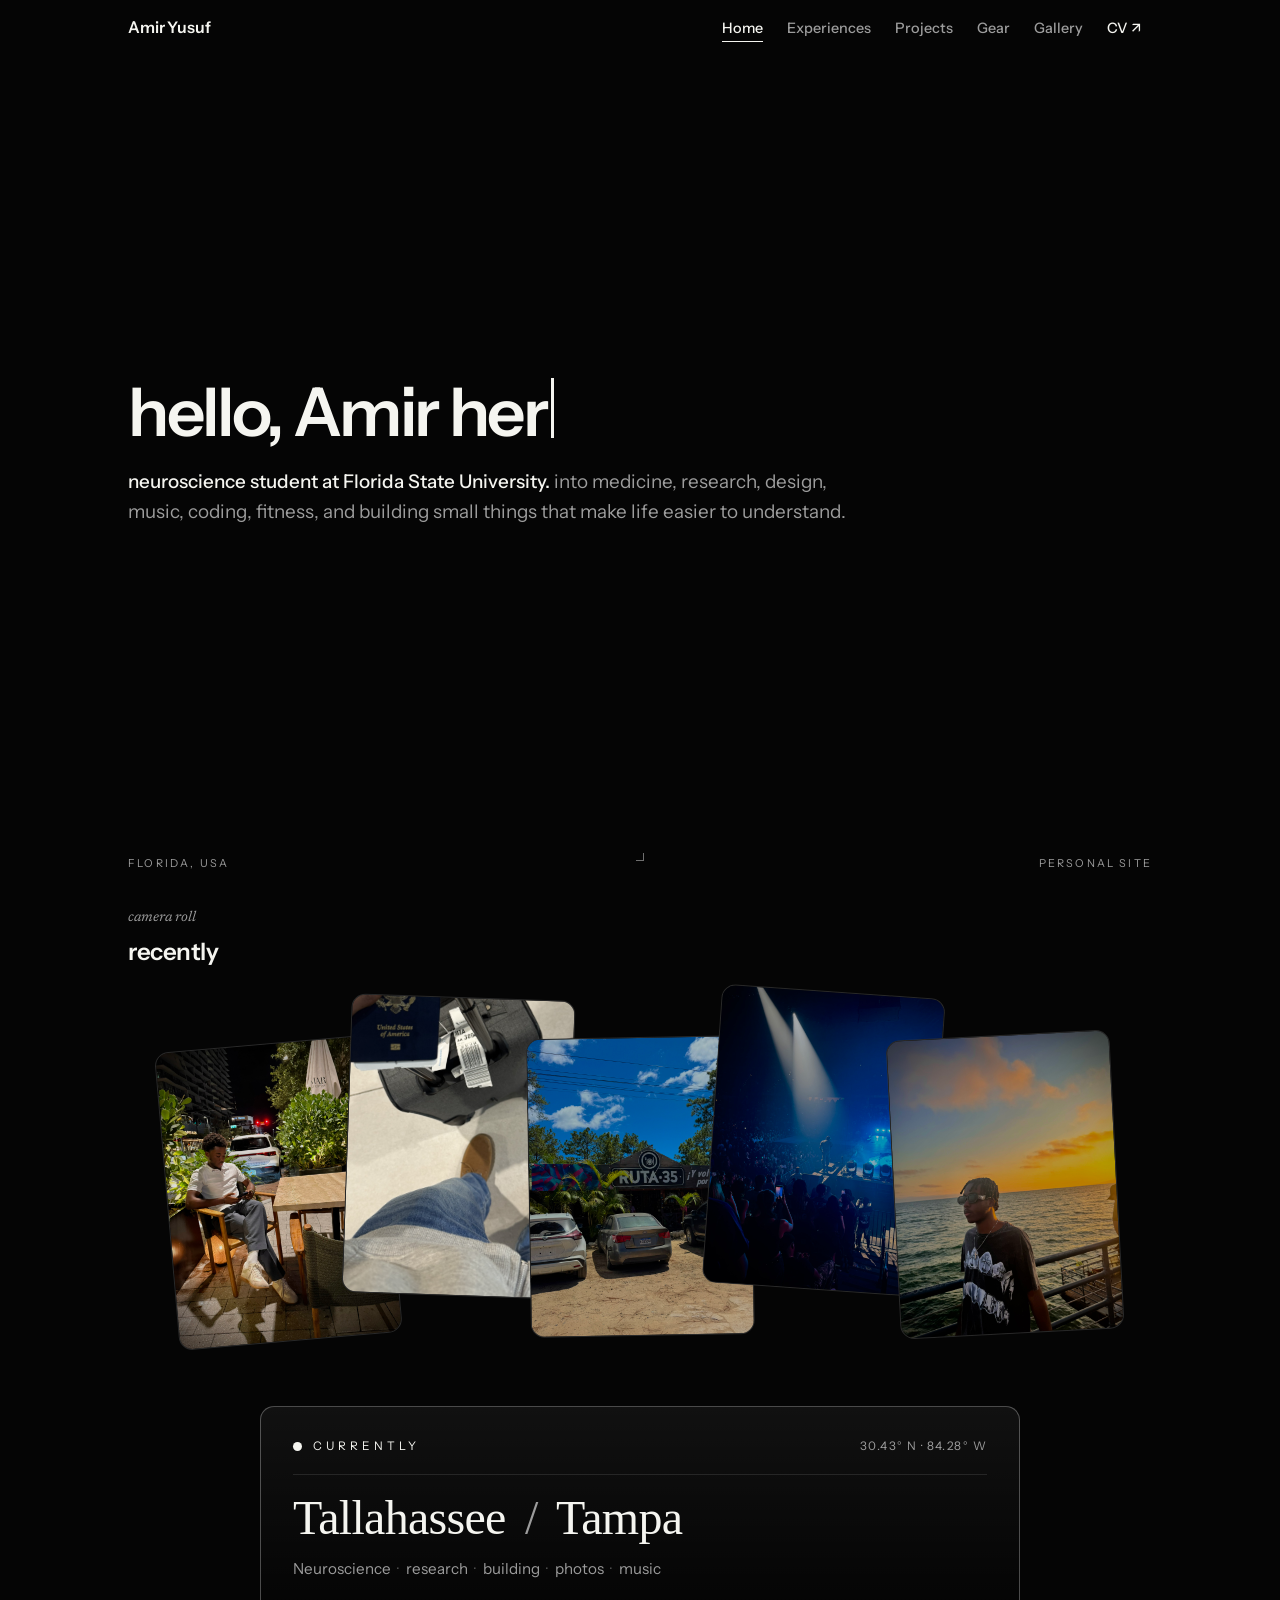
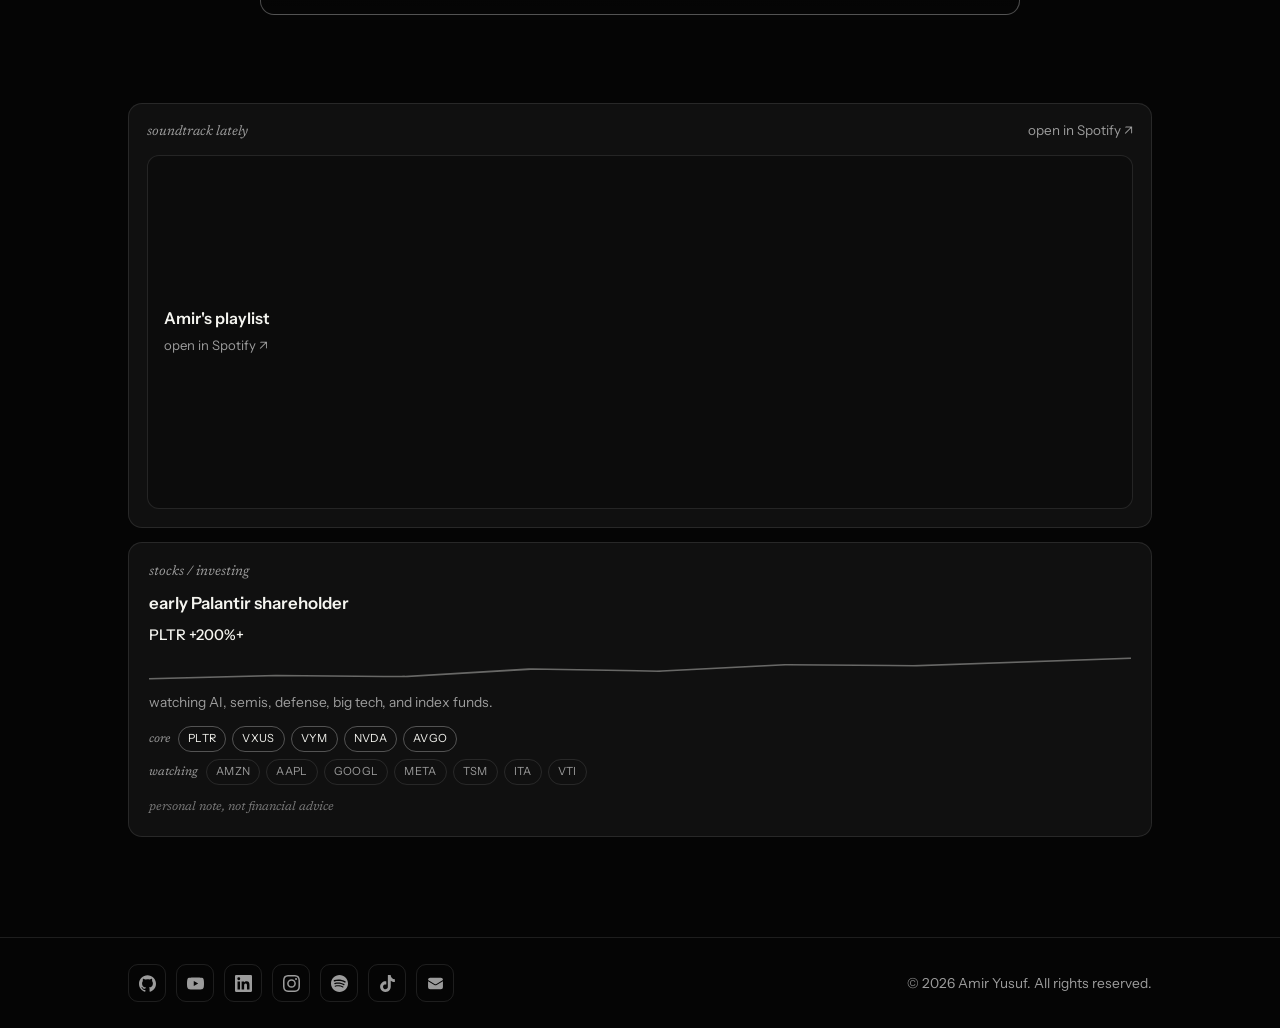
==== commit 3ada87b3: "Add files via upload" ====
--- a/index.html
+++ b/index.html
@@ -49,6 +49,15 @@
 <body>
   <a class="skip-link" href="#main">Skip to content</a>
 
+  <!-- First-load identity moment (home only). JS shows it once per session,
+       fades it out fast, and skips it entirely under reduced motion. -->
+  <div class="intro" id="intro" aria-hidden="true" hidden>
+    <div class="intro-inner">
+      <span class="intro-name">Amir Yusuf</span>
+      <span class="intro-loc">Tallahassee / Tampa</span>
+    </div>
+  </div>
+
   <header class="nav" id="top">
     <nav class="nav-inner" aria-label="Primary">
       <a href="./index.html" class="brand">Amir Yusuf</a>
@@ -74,9 +83,14 @@
           to understand.
         </p>
       </div>
-    </section>
-
-    <section class="recently" aria-labelledby="recently-title">
+      <div class="hero-meta" aria-hidden="true">
+        <span>Florida, USA</span>
+        <span>Personal site</span>
+      </div>
+      <a class="hero-scroll" href="#recently" aria-label="Scroll to recent photos"></a>
+    </section>
+
+    <section class="recently" id="recently" aria-labelledby="recently-title">
       <div class="container">
         <div class="section-kicker fade">camera roll</div>
         <h2 id="recently-title" class="fade">recently</h2>
@@ -102,6 +116,23 @@
             <img src="./assets/gallery/santa-monica.jpg" alt="Amir standing near the ocean at sunset in Santa Monica California" loading="lazy" style="object-position:center 30%" />
             <span class="ph-overlay" aria-hidden="true"><span class="c">santa monica</span><span class="l">California</span></span>
           </a>
+        </div>
+      </div>
+    </section>
+
+    <!-- International "Now / Coordinates" status card -->
+    <section class="coordinates fade" aria-label="Current status">
+      <div class="container">
+        <div class="coord-card">
+          <div class="coord-top">
+            <span class="coord-live" aria-hidden="true"></span>
+            <span class="coord-label">Currently</span>
+            <span class="coord-coords" aria-hidden="true">30.43° N · 84.28° W</span>
+          </div>
+          <p class="coord-place">Tallahassee <span aria-hidden="true">/</span> Tampa</p>
+          <ul class="coord-tags">
+            <li>Neuroscience</li><li>research</li><li>building</li><li>photos</li><li>music</li>
+          </ul>
         </div>
       </div>
     </section>
--- a/styles.css
+++ b/styles.css
@@ -119,9 +119,10 @@
 /* =========================================================
    PAGE ENTRANCE / FADE
    ========================================================= */
+/* Cinematic reveal: opacity + slight rise + micro scale-up */
 .fade {
-  opacity: 0; transform: translateY(16px);
-  transition: opacity .6s var(--ease), transform .6s var(--ease);
+  opacity: 0; transform: translateY(18px) scale(0.985);
+  transition: opacity .7s var(--ease), transform .7s var(--ease);
   will-change: opacity, transform;
 }
 .fade.in { opacity: 1; transform: none; }
@@ -129,11 +130,20 @@
 .fade.d2 { transition-delay: .12s; }
 .fade.d3 { transition-delay: .18s; }
 .fade.d4 { transition-delay: .24s; }
+.fade.d5 { transition-delay: .30s; }
+.fade.d6 { transition-delay: .36s; }
 
 /* =========================================================
    HOME - HERO + HUB
    ========================================================= */
-.home-hero { padding: 128px 0 26px; }
+/* Hero fills the first screen so the next section sits below the fold.
+   svh keeps it stable on mobile (no jump when the address bar hides). */
+.home-hero {
+  position: relative;
+  min-height: 100vh; min-height: 100svh;
+  display: flex; align-items: center;
+  padding: 96px 0 92px; /* top clears the fixed nav; bottom leaves room for the scroll cue */
+}
 .home-hero h1 {
   font-size: clamp(2.6rem, 6.5vw, 4.2rem);
   font-weight: 600; line-height: 1.02; letter-spacing: -0.035em;
@@ -146,15 +156,48 @@
 .caret {
   display: inline-block; width: 3px; height: 0.9em;
   background: var(--text); margin-left: 4px;
-  transform: translateY(2px); animation: blink 0.85s steps(1) infinite;
-}
-@keyframes blink { 50% { opacity: 0; } }
+  transform: translateY(2px); animation: caretBlink 0.9s ease-in-out infinite;
+}
+@keyframes caretBlink {
+  0%, 45% { opacity: 1; }
+  55%, 100% { opacity: 0.08; }
+}
 @media (max-width: 420px) { .type-out { white-space: normal; } }
 .home-sub {
   margin-top: 20px; color: var(--muted);
   font-size: clamp(1rem, 1.7vw, 1.18rem); max-width: 56ch;
 }
 .home-sub b { color: var(--text); font-weight: 500; }
+
+/* subtle scroll cue anchoring the full-height hero (more below) */
+.hero-scroll {
+  position: absolute; left: 50%; bottom: 26px; transform: translateX(-50%);
+  display: grid; place-items: center; width: 34px; height: 34px;
+  color: var(--muted); border-radius: 999px; opacity: 0.7;
+  transition: color .2s var(--ease), opacity .2s var(--ease);
+}
+.hero-scroll:hover, .hero-scroll:focus-visible { color: var(--text); opacity: 1; outline: none; }
+.hero-scroll::after {
+  content: ""; width: 8px; height: 8px;
+  border-right: 1px solid currentColor; border-bottom: 1px solid currentColor;
+  animation: scrollBob 2.2s var(--ease) infinite;
+}
+@keyframes scrollBob {
+  0%, 100% { transform: rotate(45deg) translate(-1.5px, -1.5px); opacity: 0.35; }
+  50% { transform: rotate(45deg) translate(1.5px, 1.5px); opacity: 0.85; }
+}
+
+/* hero masthead: tiny labels anchoring the bottom edge so the full-height
+   hero reads as a composed editorial cover, not an empty centered block */
+.hero-meta {
+  position: absolute; left: 50%; bottom: 28px; transform: translateX(-50%);
+  width: 100%; max-width: var(--container);
+  padding: 0 28px; box-sizing: border-box;
+  display: flex; justify-content: space-between; align-items: center;
+  font-size: 0.68rem; letter-spacing: 0.2em; text-transform: uppercase;
+  color: var(--muted); pointer-events: none;
+}
+.hero-meta span { pointer-events: auto; }
 
 .hub { padding-bottom: 70px; }
 .hub-grid {
@@ -462,6 +505,8 @@
   display: flex; justify-content: center; align-items: center;
   padding: 18px 0;
 }
+/* Crooked collage card. --py is a scroll-parallax offset set by JS;
+   the base transform composes it with the card's rotation + offset. */
 .photo-card {
   position: relative;
   flex: 0 0 auto;
@@ -470,18 +515,41 @@
   border-radius: 14px; overflow: hidden;
   border: 1px solid var(--border);
   background: var(--card);
-  transform: rotate(var(--r, 0)) translateY(var(--y, 0));
-  transition: transform .35s var(--ease), border-color .3s var(--ease);
+  opacity: 0; /* staggered reveal, set to 1 when collage enters view */
+  transform: rotate(var(--r, 0)) translateY(calc(var(--y, 0px) + var(--py, 0px)));
+  transition: transform .4s var(--ease), border-color .3s var(--ease),
+              box-shadow .4s var(--ease), opacity .6s var(--ease);
 }
 .photo-card:first-child { margin-left: 0; }
 .photo-card img {
   width: 100%; height: 100%; object-fit: cover; object-position: center;
-}
+  /* full color at all times (no dimming/desaturation) */
+  transition: transform .7s var(--ease);
+}
+/* hover: noticeable lift, straighten, gentle zoom, soft shadow */
 .photo-card:hover {
-  transform: rotate(0deg) translateY(-10px) scale(1.03);
-  border-color: var(--border-hover);
+  transform: rotate(0deg) translateY(-16px) scale(1.05);
+  border-color: var(--text);
+  box-shadow: 0 30px 56px -24px rgba(0,0,0,0.95);
   z-index: 5;
 }
+.photo-card:hover img { transform: scale(1.04); }
+.photo-card:focus-visible {
+  transform: rotate(0deg) translateY(-16px) scale(1.05);
+  outline: 1px solid var(--text); outline-offset: 3px; z-index: 5;
+}
+
+/* staggered entrance once the collage scrolls into view */
+.home-collage.fade { opacity: 1; transform: none; } /* container itself does not fade; cards do */
+.home-collage.in .photo-card { opacity: 1; }
+.home-collage.in .photo-card:nth-child(1) { transition-delay: .04s; }
+.home-collage.in .photo-card:nth-child(2) { transition-delay: .10s; }
+.home-collage.in .photo-card:nth-child(3) { transition-delay: .16s; }
+.home-collage.in .photo-card:nth-child(4) { transition-delay: .22s; }
+.home-collage.in .photo-card:nth-child(5) { transition-delay: .28s; }
+
+/* recently collage uses the standard caption + location overlay (predalina / Tampa, Florida) */
+.photo-card:focus-visible .ph-overlay { opacity: 1; }
 
 /* =========================================================
    HOME - hobbies + finance + project preview cards
@@ -621,6 +689,98 @@
 }
 .lightbox-close:hover { border-color: var(--border-hover); transform: scale(1.05); }
 body.no-scroll { overflow: hidden; }
+
+/* =========================================================
+   MICRO-INTERACTIONS (premium card hover, coordinates, intro)
+   ========================================================= */
+
+/* Tactile card hover: soft border glow + a masked diagonal light sweep.
+   Applied to project, gear and home hub cards. Restrained, no color. */
+.project, .gear-item, .hub-grid .card { position: relative; }
+.project::after, .gear-item::after, .hub-grid .card::after {
+  content: ""; position: absolute; inset: 0; z-index: 3;
+  border-radius: inherit; pointer-events: none;
+  background: linear-gradient(115deg, transparent 30%, rgba(245,245,240,0.14) 50%, transparent 70%);
+  background-size: 230% 100%; background-position: 160% 0;
+  opacity: 0;
+  transition: opacity .35s var(--ease), background-position .85s var(--ease);
+}
+.project:hover::after, .gear-item:hover::after, .hub-grid .card:hover::after,
+.project:focus-within::after, .gear-item:focus-within::after, .hub-grid .card:focus-within::after {
+  opacity: 1; background-position: -40% 0;
+}
+/* clearer lift + brighter border + visible glow on hover/focus */
+.project:hover, .gear-item:hover, .hub-grid .card:hover,
+.project:focus-within, .gear-item:focus-within, .hub-grid .card:focus-within {
+  transform: translateY(-6px);
+  border-color: var(--text);
+  box-shadow: 0 0 0 1px rgba(245,245,240,0.14), 0 26px 52px -22px rgba(0,0,0,0.95);
+}
+
+/* International "Now / Coordinates" status card */
+.coordinates { padding: 18px 0 80px; }
+/* centered centerpiece: present but quieter than the hero */
+.coord-card {
+  position: relative; overflow: hidden;
+  max-width: 760px; margin: 0 auto;
+  border: 1px solid var(--border-hover); border-radius: var(--radius);
+  background: linear-gradient(180deg, rgba(255,255,255,0.05), rgba(255,255,255,0));
+  padding: 30px 32px 32px;
+}
+/* slow status "scanline" drifting across the card, very low opacity */
+.coord-card::before {
+  content: ""; position: absolute; top: 0; bottom: 0; left: -30%;
+  width: 30%; pointer-events: none;
+  background: linear-gradient(90deg, transparent, rgba(245,245,240,0.07), transparent);
+  animation: coordScan 7s linear infinite;
+}
+@keyframes coordScan { to { transform: translateX(440%); } }
+.coord-top {
+  display: flex; align-items: center; gap: 11px;
+  padding-bottom: 18px; margin-bottom: 4px;
+  border-bottom: 1px solid var(--border);
+}
+.coord-live {
+  width: 9px; height: 9px; border-radius: 50%; background: var(--text);
+  box-shadow: 0 0 0 0 rgba(245,245,240,0.5);
+  animation: coordPulse 2.4s var(--ease) infinite;
+}
+@keyframes coordPulse {
+  0% { box-shadow: 0 0 0 0 rgba(245,245,240,0.5); }
+  70% { box-shadow: 0 0 0 9px rgba(245,245,240,0); }
+  100% { box-shadow: 0 0 0 0 rgba(245,245,240,0); }
+}
+.coord-label { font-size: 0.74rem; letter-spacing: 0.34em; text-transform: uppercase; color: var(--text); }
+.coord-coords { margin-left: auto; font-size: 0.74rem; letter-spacing: 0.12em; color: var(--muted); }
+.coord-place {
+  font-family: var(--serif); font-size: clamp(2rem, 5vw, 3rem);
+  letter-spacing: -0.015em; line-height: 1.05; margin: 18px 0 6px;
+}
+.coord-place span { color: var(--muted); margin: 0 8px; }
+.coord-tags { display: flex; flex-wrap: wrap; align-items: center; gap: 0 7px; margin-top: 14px; }
+.coord-tags li { font-size: 0.95rem; color: var(--muted); }
+.coord-tags li:not(:last-child)::after { content: "·"; margin-left: 6px; color: var(--border-hover); }
+/* tags slide in gently, staggered, when the card reveals */
+.coordinates.in .coord-tags li { animation: coordTag .6s var(--ease) both; }
+.coordinates.in .coord-tags li:nth-child(1) { animation-delay: .12s; }
+.coordinates.in .coord-tags li:nth-child(2) { animation-delay: .19s; }
+.coordinates.in .coord-tags li:nth-child(3) { animation-delay: .26s; }
+.coordinates.in .coord-tags li:nth-child(4) { animation-delay: .33s; }
+.coordinates.in .coord-tags li:nth-child(5) { animation-delay: .40s; }
+@keyframes coordTag { from { opacity: 0; transform: translateX(8px); } to { opacity: 1; transform: none; } }
+
+/* First-load identity moment (home only). Fades out, never blocks nav. */
+.intro {
+  position: fixed; inset: 0; z-index: 200;
+  display: grid; place-items: center;
+  background: #050505;
+  opacity: 1; transition: opacity .6s var(--ease);
+}
+.intro.done { opacity: 0; pointer-events: none; }
+.intro-inner { text-align: center; animation: introRise .7s var(--ease) both; }
+.intro-name { display: block; font-family: var(--serif); font-size: clamp(2rem, 7vw, 3.2rem); letter-spacing: -0.02em; }
+.intro-loc { display: block; margin-top: 8px; font-size: 0.78rem; letter-spacing: 0.3em; text-transform: uppercase; color: var(--muted); }
+@keyframes introRise { from { opacity: 0; transform: translateY(10px); } to { opacity: 1; transform: none; } }
 
 /* =========================================================
    RESPONSIVE
@@ -641,19 +801,39 @@
 
 @media (max-width: 600px) {
   .nav.solid, .nav { background: rgba(5,5,5,0.85); backdrop-filter: blur(12px); -webkit-backdrop-filter: blur(12px); border-bottom: 1px solid var(--border); }
-  .nav-toggle { display: flex; }
+  .nav-toggle { display: flex; position: relative; z-index: 70; }
+
+  /* Fullscreen editorial nav panel */
   .nav-menu {
-    position: absolute; top: 100%; left: 0; right: 0;
-    flex-direction: column; align-items: stretch; gap: 2px; padding: 12px;
-    background: rgba(5,5,5,0.97); border-bottom: 1px solid var(--border);
-    transform: translateY(-8px); opacity: 0; pointer-events: none;
-    transition: opacity .25s var(--ease), transform .25s var(--ease);
+    position: fixed; inset: 0; z-index: 60;
+    flex-direction: column; align-items: flex-start; justify-content: center;
+    gap: 4px; padding: 96px 34px 48px; height: 100dvh;
+    background:
+      radial-gradient(120% 70% at 100% 0%, rgba(255,255,255,0.05), transparent 60%),
+      #050505;
+    border: 0; border-left: 1px solid var(--border);
+    opacity: 0; transform: translateX(6%); pointer-events: none;
+    transition: opacity .35s var(--ease), transform .45s var(--ease);
   }
   .nav-menu.open { opacity: 1; transform: none; pointer-events: auto; }
-  .nav-link { padding: 12px 14px; }
+  .nav-link {
+    font-size: 1.7rem; padding: 10px 0; color: var(--text);
+    opacity: 0; transform: translateX(16px);
+    transition: opacity .4s var(--ease), transform .4s var(--ease), color .2s var(--ease);
+  }
   .nav-link::after { display: none; }
-
-  .home-hero { padding: 104px 0 18px; }
+  /* links stagger in after the panel opens */
+  .nav-menu.open .nav-link { opacity: 1; transform: none; }
+  .nav-menu.open li:nth-child(1) .nav-link { transition-delay: .08s; }
+  .nav-menu.open li:nth-child(2) .nav-link { transition-delay: .14s; }
+  .nav-menu.open li:nth-child(3) .nav-link { transition-delay: .20s; }
+  .nav-menu.open li:nth-child(4) .nav-link { transition-delay: .26s; }
+  .nav-menu.open li:nth-child(5) .nav-link { transition-delay: .32s; }
+  .nav-menu.open li:nth-child(6) .nav-link { transition-delay: .38s; }
+
+  /* mobile: tighter hero so it doesn't feel over-spaced; hide masthead row */
+  .home-hero { min-height: 90svh; padding: 92px 0 70px; }
+  .hero-meta { display: none; }
   .page-hero { padding: 104px 0 18px; }
   .hub-grid { grid-template-columns: 1fr; }
   .span-2 { grid-column: auto; }
@@ -693,5 +873,22 @@
   }
   .fade { opacity: 1; transform: none; }
   .phone-gallery .shot { opacity: 1 !important; transform: none !important; }
-  .caret { animation: none; }
-}
+  .caret { animation: none; opacity: 1; }
+  /* new motion upgrades: keep content visible, drop ambient motion */
+  .photo-card { opacity: 1 !important; }
+  .coord-card::before { display: none; }
+  .coord-live { animation: none; }
+  .coordinates .coord-tags li { animation: none !important; opacity: 1 !important; }
+  .intro { display: none !important; }
+  /* mobile menu: show links instantly, no staggered delay */
+  .nav-menu.open .nav-link { transition-delay: 0s !important; }
+  .photo-card, .home-collage .photo-card { transition-delay: 0s !important; }
+}
+
+/* Hero caret: intentionally keep blinking even under reduced motion.
+   It is a 3px opacity-only cursor (no movement), placed after the
+   reduced-motion block with higher specificity + !important so it wins. */
+.type .caret {
+  animation: caretBlink 0.9s ease-in-out infinite !important;
+  opacity: 1;
+}
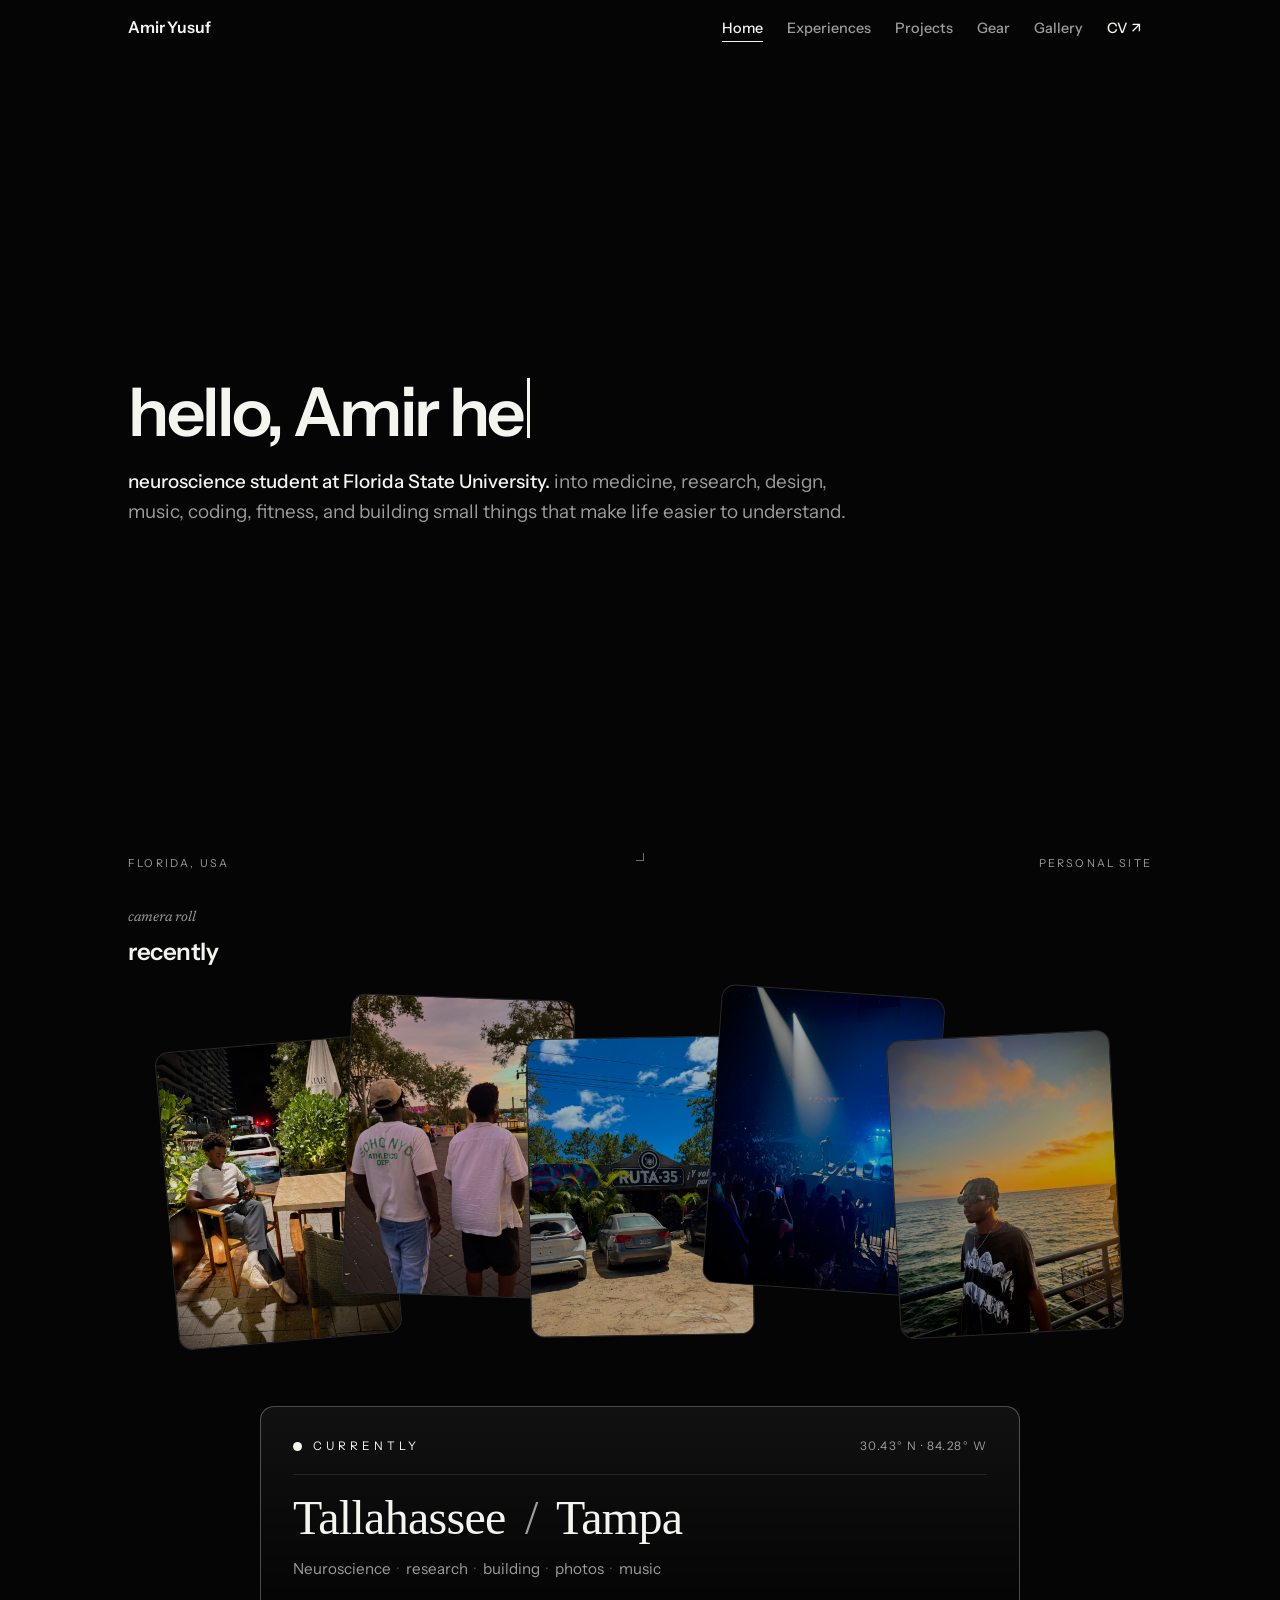
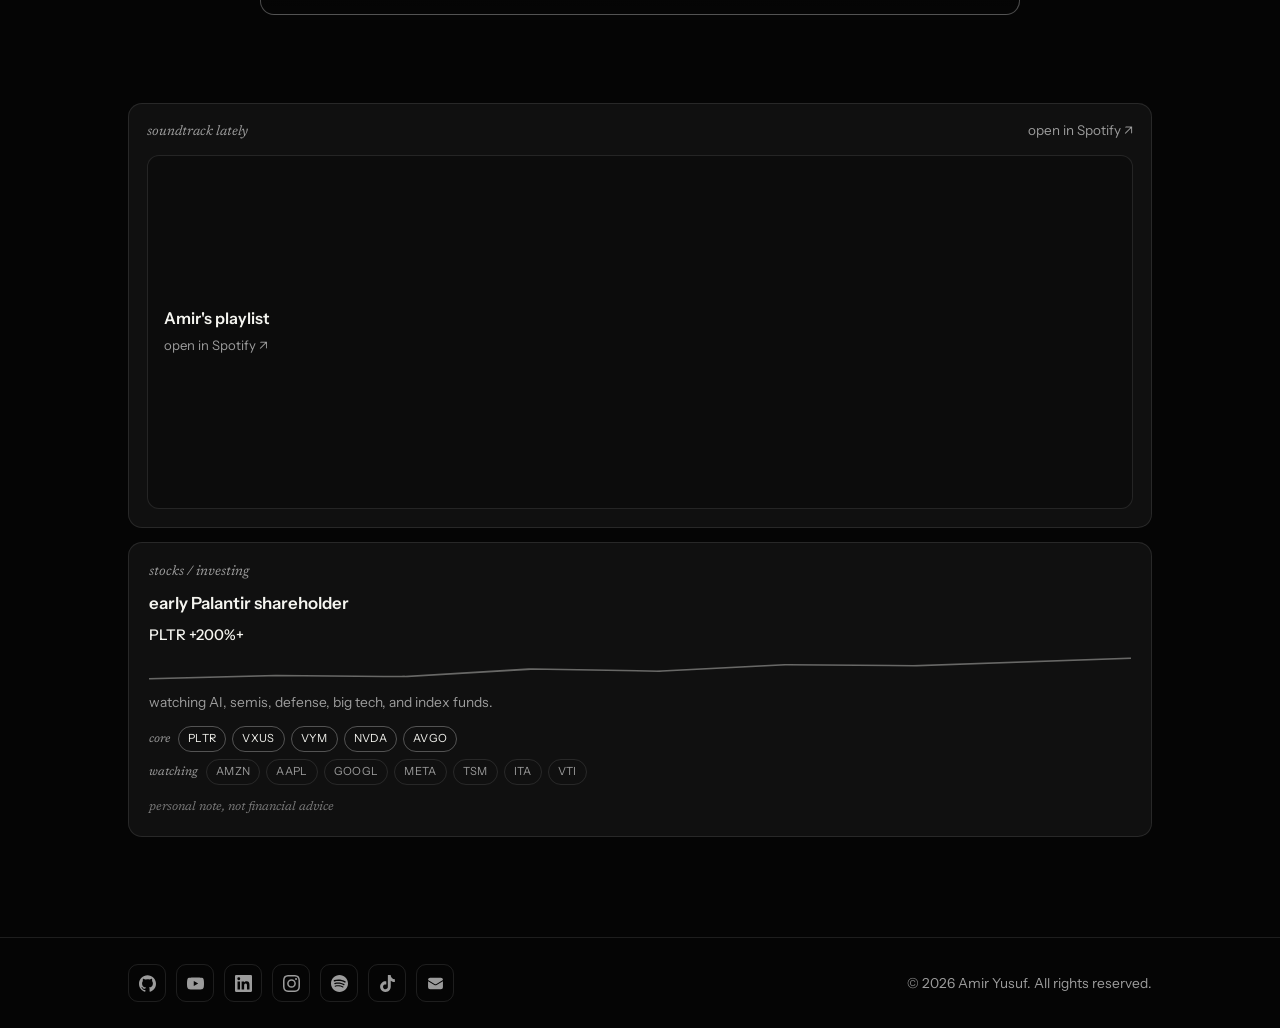
==== commit b8cdef64: "Add files via upload" ====
--- a/index.html
+++ b/index.html
@@ -100,9 +100,9 @@
             <img src="./assets/gallery/predalina-tampa.jpg" alt="Amir sitting outside at Predalina in Tampa at night" loading="lazy" />
             <span class="ph-overlay" aria-hidden="true"><span class="c">predalina</span><span class="l">Tampa, Florida</span></span>
           </a>
-          <a class="photo-card" href="./gallery.html" style="--r:2deg;--y:-4px" aria-label="Airport, Miami to Honduras">
-            <img src="./assets/gallery/miami-airport.jpg" alt="Airport travel moment before flying to Honduras" loading="lazy" style="object-position:center 35%" />
-            <span class="ph-overlay" aria-hidden="true"><span class="c">airport</span><span class="l">Miami to Honduras</span></span>
+          <a class="photo-card" href="./gallery.html" style="--r:2deg;--y:-4px" aria-label="SeaWorld, Orlando, Florida">
+            <img src="./assets/gallery/seaworld-orlando.jpg" alt="Two people walking with their backs turned at SeaWorld Orlando at sunset" loading="lazy" style="object-position:center 40%" />
+            <span class="ph-overlay" aria-hidden="true"><span class="c">seaworld</span><span class="l">Orlando, Florida</span></span>
           </a>
           <a class="photo-card" href="./gallery.html" style="--r:-1deg;--y:8px" aria-label="Tegucigalpa, Honduras">
             <img src="./assets/gallery/tegucigalpa-honduras.jpg" alt="Street view in Tegucigalpa Honduras" loading="lazy" />
--- a/styles.css
+++ b/styles.css
@@ -340,12 +340,29 @@
 .rb-head .go { color: var(--muted); font-size: 0.82rem; transition: color .2s var(--ease), transform .2s var(--ease); }
 .rb-head a.go:hover { color: var(--text); transform: translate(2px,-2px); }
 .rb-desc { color: var(--muted); font-size: 0.85rem; }
+/* research feature: date/association meta + presentation paragraph */
+.feature-meta { font-size: 0.82rem; color: var(--muted); margin-top: 8px; }
+.feature .feature-present { font-size: 0.88rem; margin-top: 10px; }
+/* refined document-preview card for the research poster */
+.poster-card {
+  display: block; overflow: hidden;
+  border: 1px solid var(--border); border-radius: 12px; background: var(--bg);
+  transition: border-color .3s var(--ease), transform .3s var(--ease);
+}
+.poster-card:hover, .poster-card:focus-visible { border-color: var(--border-hover); transform: translateY(-2px); }
+.poster-thumb { display: block; aspect-ratio: 4 / 3; background: #fff; border-bottom: 1px solid var(--border); overflow: hidden; }
+.poster-thumb img { width: 100%; height: 100%; object-fit: contain; background: #fff; }
+.poster-info { display: flex; flex-direction: column; gap: 3px; padding: 12px 14px 14px; }
+.poster-info strong { font-size: 0.95rem; }
+.poster-sub { font-size: 0.82rem; color: var(--muted); }
+.poster-info .go { font-size: 0.82rem; color: var(--muted); margin-top: 4px; transition: color .2s var(--ease); }
+.poster-card:hover .go, .poster-card:focus-visible .go { color: var(--text); }
 /* preview embedded as a project card's top visual */
 .project .site-preview { border: 0; border-radius: 0; border-bottom: 1px solid var(--border); }
 .project-head a.go { transition: color .2s var(--ease), transform .2s var(--ease); }
 .project-head a.go:hover { color: var(--text); transform: translate(2px,-2px); }
 
-.projects { display: grid; grid-template-columns: repeat(2, 1fr); gap: 16px; }
+.projects { display: grid; grid-template-columns: repeat(3, 1fr); gap: 16px; }
 .project {
   display: flex; flex-direction: column;
   background: var(--card); border: 1px solid var(--border); border-radius: var(--radius);
@@ -379,7 +396,9 @@
   transition: padding-left .25s var(--ease);
 }
 .xp-row:hover { padding-left: 12px; }
-.xp-date { color: var(--muted); font-size: 0.88rem; padding-top: 2px; }
+.xp-date { display: flex; flex-direction: column; gap: 1px; padding-top: 2px; }
+.xp-range { color: var(--muted); font-size: 0.88rem; }
+.xp-dur { font-size: 0.76rem; color: rgba(156, 156, 156, 0.6); }
 .xp-main { display: flex; flex-direction: column; gap: 2px; }
 .xp-role { font-size: 1.05rem; font-weight: 600; }
 @media (min-width: 760px) { .xp-role.long { white-space: nowrap; font-size: clamp(0.96rem, 1.35vw, 1.05rem); } }
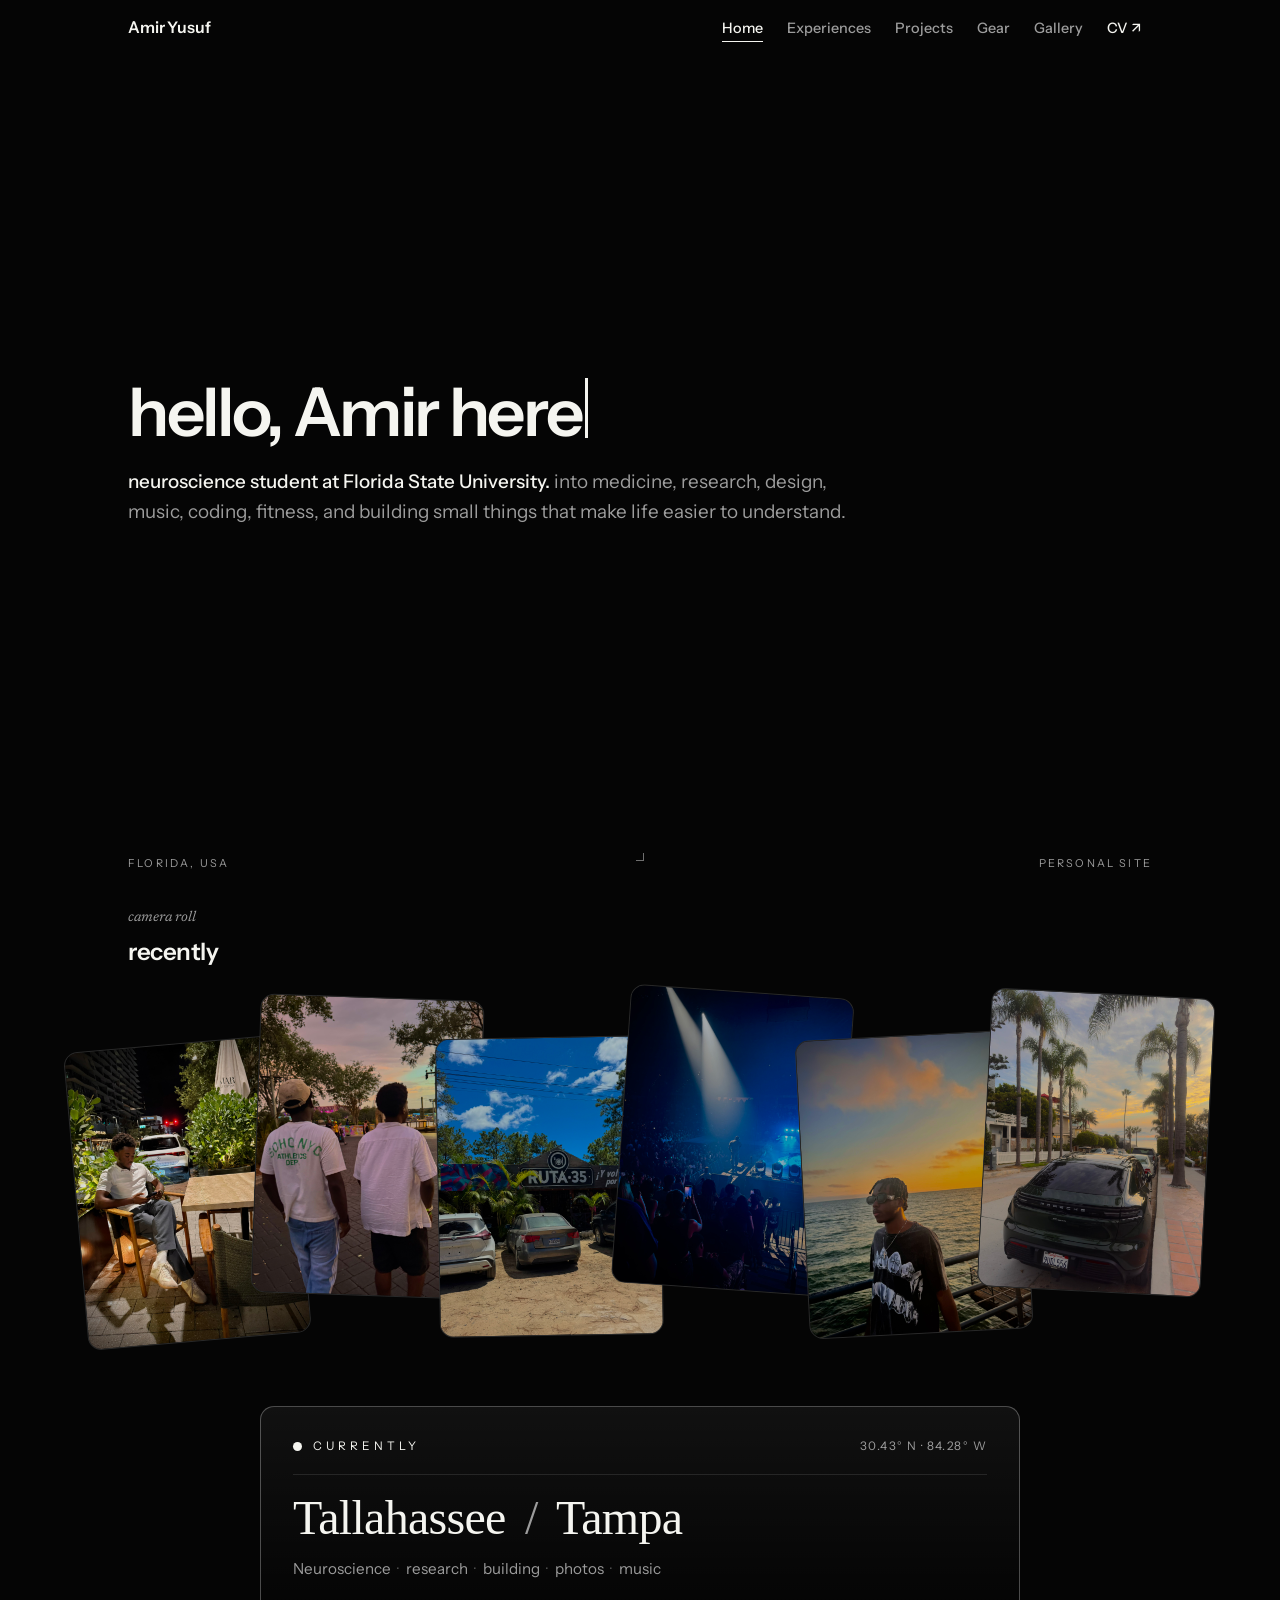
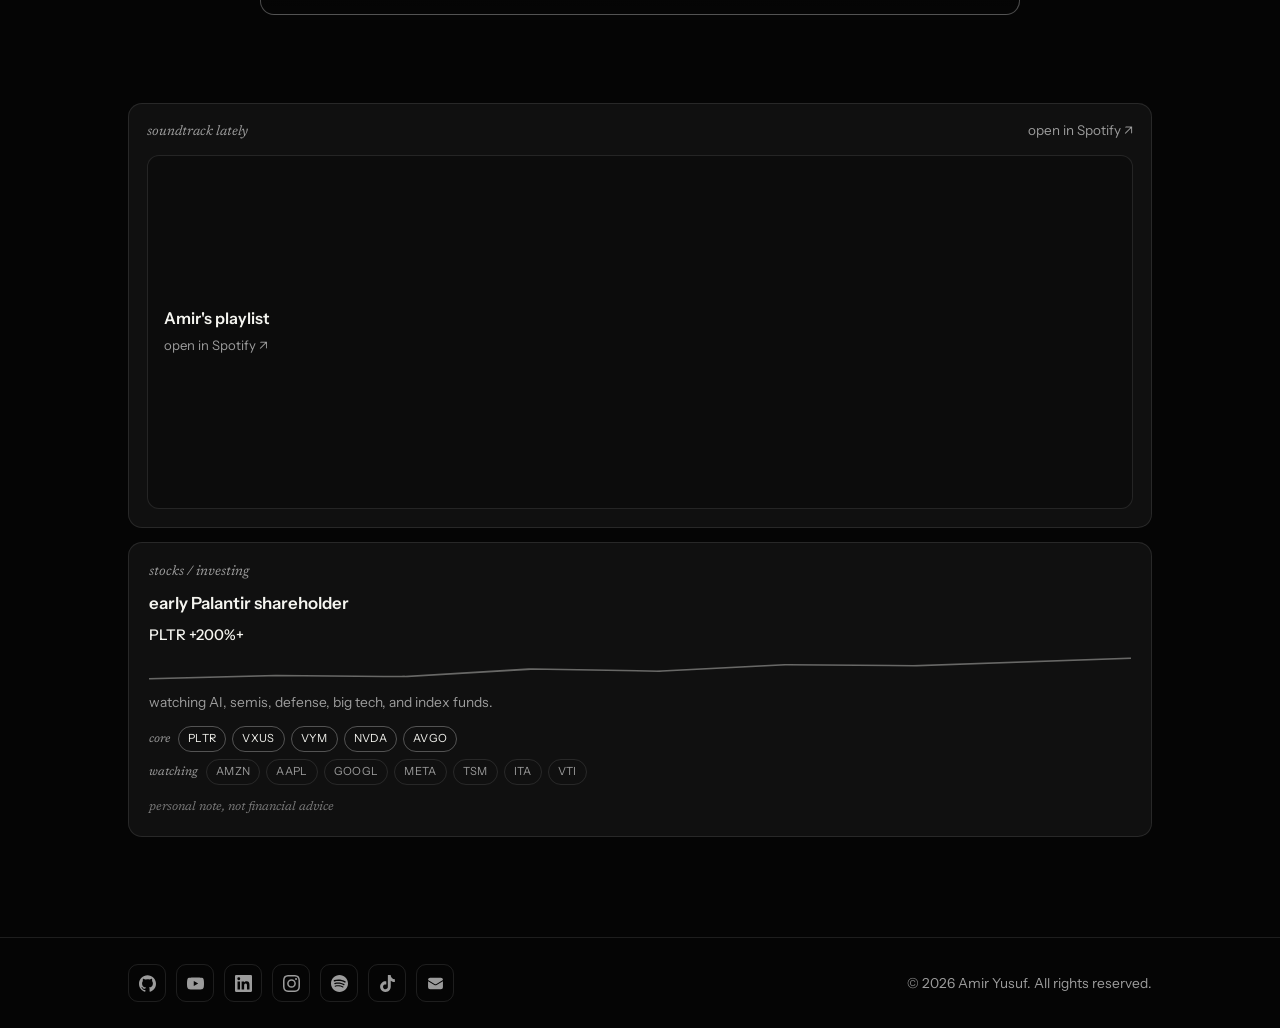
==== commit dedf8816: "Add files via upload" ====
--- a/index.html
+++ b/index.html
@@ -116,6 +116,10 @@
             <img src="./assets/gallery/santa-monica.jpg" alt="Amir standing near the ocean at sunset in Santa Monica California" loading="lazy" style="object-position:center 30%" />
             <span class="ph-overlay" aria-hidden="true"><span class="c">santa monica</span><span class="l">California</span></span>
           </a>
+          <a class="photo-card" href="./gallery.html" style="--r:3deg;--y:-8px" aria-label="La Jolla, California">
+            <img src="./assets/gallery/la-jolla.jpg" alt="Green Porsche Macan parked on a palm-lined street at sunset in La Jolla California" loading="lazy" style="object-position:center 55%" />
+            <span class="ph-overlay" aria-hidden="true"><span class="c">la jolla</span><span class="l">California</span></span>
+          </a>
         </div>
       </div>
     </section>
--- a/styles.css
+++ b/styles.css
@@ -436,24 +436,28 @@
 /* =========================================================
    GALLERY (phone camera-roll grid)
    ========================================================= */
-.phone-gallery { display: grid; grid-template-columns: repeat(4, 1fr); grid-auto-flow: dense; gap: 8px; }
+/* Camera-roll masonry: every photo is shown whole at its own aspect ratio,
+   so nothing is ever cropped. The varied tile heights give the wall its
+   editorial rhythm; columns keep it tight. */
+.phone-gallery { column-count: 4; column-gap: 7px; }
 /* container itself does not fade; its shots stagger in instead */
 .phone-gallery.fade { opacity: 1; transform: none; }
 .phone-gallery .shot {
-  position: relative; aspect-ratio: 3 / 4; overflow: hidden;
+  position: relative; overflow: hidden;
   border-radius: 10px; border: 1px solid var(--border);
   background: var(--card); display: block; width: 100%; padding: 0; cursor: pointer;
-  opacity: 0; transform: translateY(12px);
-  transition: opacity .5s var(--ease), transform .5s var(--ease), border-color .3s var(--ease);
-  transition-delay: calc(var(--i, 0) * 40ms);
+  margin: 0 0 7px; break-inside: avoid; -webkit-column-break-inside: avoid;
+  opacity: 0; transform: translateY(14px) scale(0.97);
+  transition: opacity .5s var(--ease), transform .5s var(--ease), border-color .3s var(--ease), box-shadow .3s var(--ease);
+  transition-delay: calc(var(--i, 0) * 32ms);
 }
 .phone-gallery.in .shot { opacity: 1; transform: none; }
-.phone-gallery .shot:hover { border-color: var(--border-hover); transform: translateY(-3px); transition-delay: 0s; }
-/* creative spans (desktop only) */
-.phone-gallery .shot.wide { grid-column: span 2; aspect-ratio: 4 / 3; }
-.phone-gallery .shot.tall { grid-row: span 2; aspect-ratio: 3 / 5; }
-.phone-gallery .shot.large { grid-column: span 2; grid-row: span 2; aspect-ratio: 1 / 1; }
-.shot img { width: 100%; height: 100%; object-fit: cover; object-position: center; display: block; transition: transform .6s var(--ease); }
+.phone-gallery .shot:hover {
+  border-color: var(--border-hover); transform: translateY(-4px) scale(1.015);
+  box-shadow: 0 14px 32px rgba(0,0,0,0.5); z-index: 3; transition-delay: 0s;
+}
+/* whole image, natural aspect ratio - never cut off */
+.shot img { width: 100%; height: auto; display: block; transition: transform .6s var(--ease); }
 .shot:hover img { transform: scale(1.03); }
 .shot.no-img img { display: none; }
 
@@ -645,8 +649,12 @@
 /* =========================================================
    GALLERY - featured "places lately"
    ========================================================= */
+/* gallery: pull the hero in tight so photos land near the top of the page */
+.page-hero.gallery-head { padding: 104px 0 8px; }
 .gallery-head h1 { font-size: clamp(2.2rem, 5vw, 3.2rem); font-weight: 600; letter-spacing: -0.03em; }
-.places-kicker { font-family: var(--serif); font-style: italic; color: var(--muted); font-size: 0.95rem; margin: 44px 0 16px; }
+.gallery-head + .section { padding-top: 20px; }
+.places-kicker { font-family: var(--serif); font-style: italic; color: var(--muted); font-size: 0.95rem; margin: 34px 0 14px; }
+.places-kicker:first-child { margin-top: 4px; }
 .places-lately {
   display: grid; grid-template-columns: repeat(3, 1fr); gap: 14px;
   margin-bottom: 24px;
@@ -811,8 +819,7 @@
   .feature-grid { grid-template-columns: 1fr; }
   .feature-shot { border-right: 0; border-bottom: 1px solid var(--border); aspect-ratio: 16/9; min-height: 0; }
   .gear-grid { grid-template-columns: repeat(2, 1fr); }
-  .phone-gallery { grid-template-columns: repeat(3, 1fr); }
-  .phone-gallery .shot.wide, .phone-gallery .shot.tall, .phone-gallery .shot.large { grid-column: auto; grid-row: auto; aspect-ratio: 3 / 4; }
+  .phone-gallery { column-count: 3; }
   .places-lately { grid-template-columns: 1fr 1fr; }
   .places-lately .place:first-child { grid-column: span 2; }
   .photo-card { width: 200px; margin-left: -36px; }
@@ -857,7 +864,8 @@
   .hub-grid { grid-template-columns: 1fr; }
   .span-2 { grid-column: auto; }
   .gear-grid { grid-template-columns: 1fr; }
-  .phone-gallery { grid-template-columns: repeat(3, 1fr); gap: 6px; }
+  .phone-gallery { column-count: 2; column-gap: 5px; }
+  .phone-gallery .shot { margin-bottom: 5px; }
   .xp-row { grid-template-columns: 1fr; gap: 4px; }
   .xp-row:hover { padding-left: 4px; }
   .xp-date { padding-top: 0; }
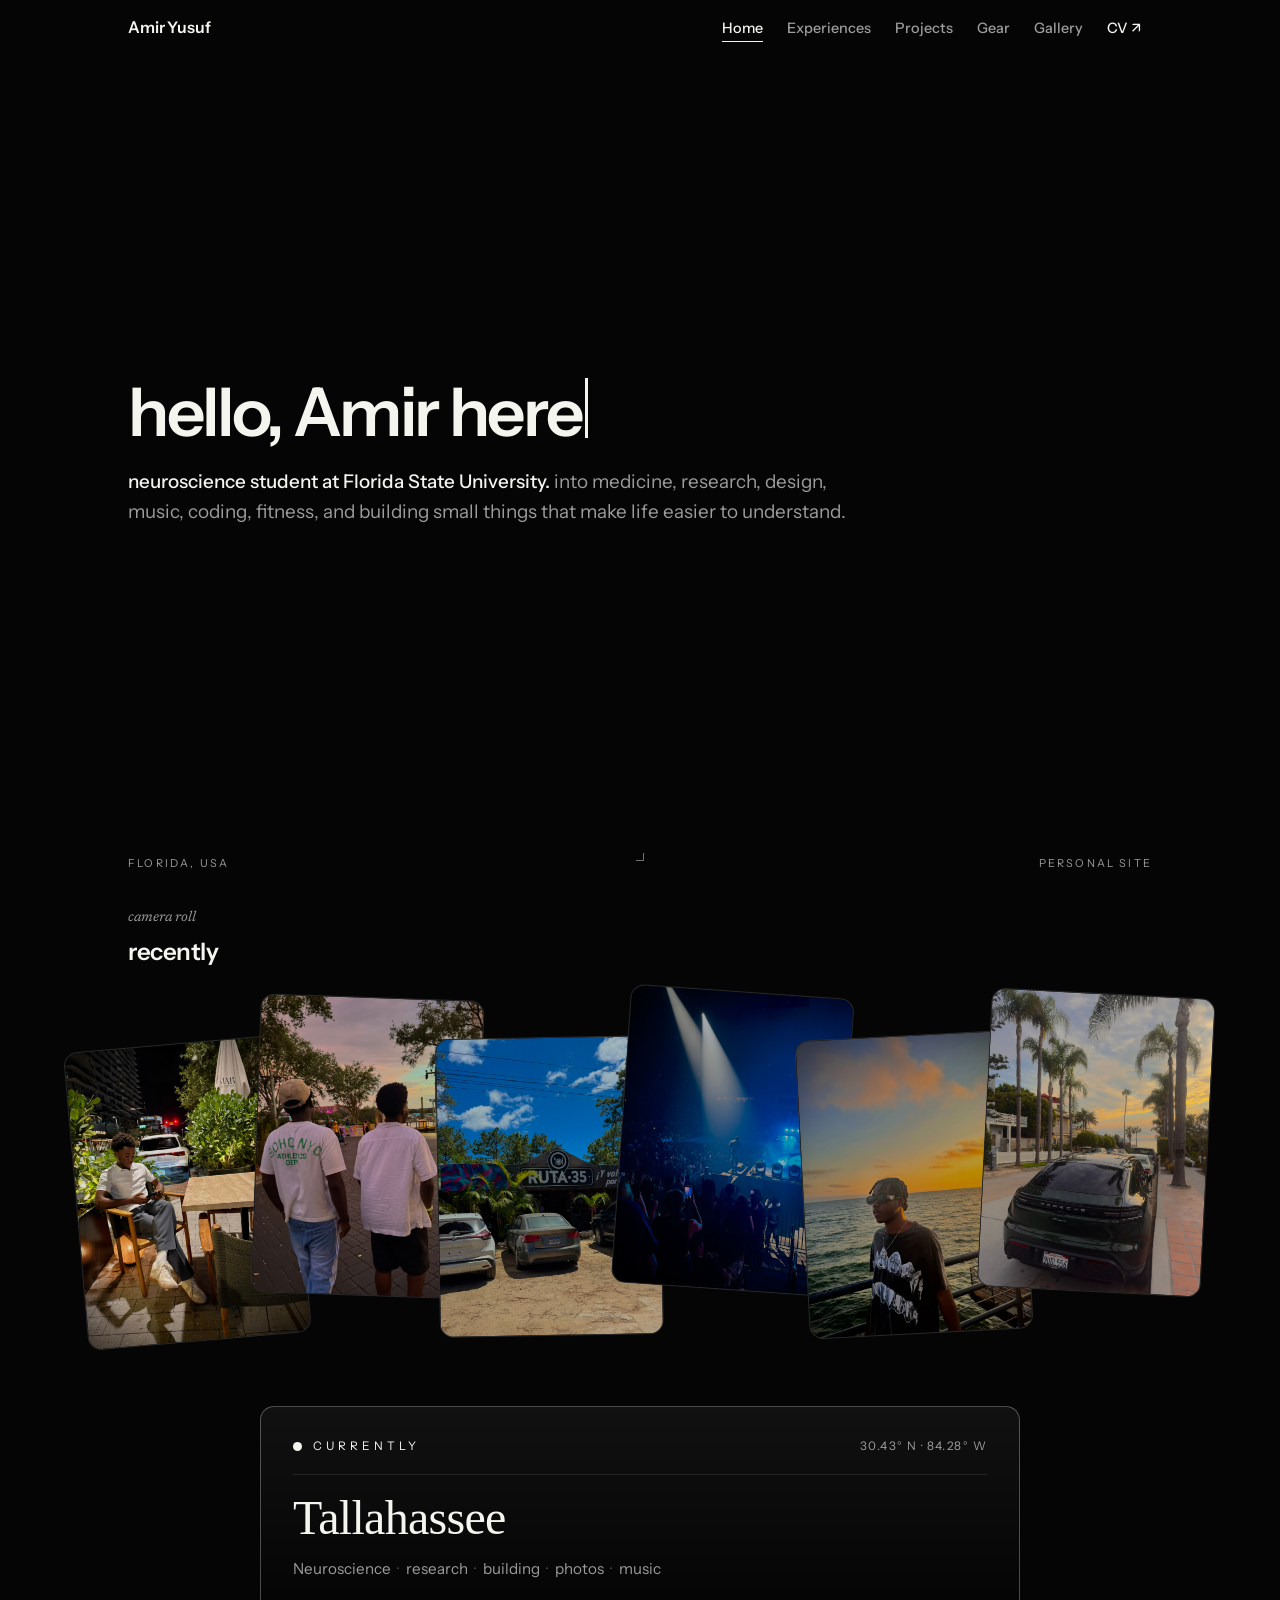
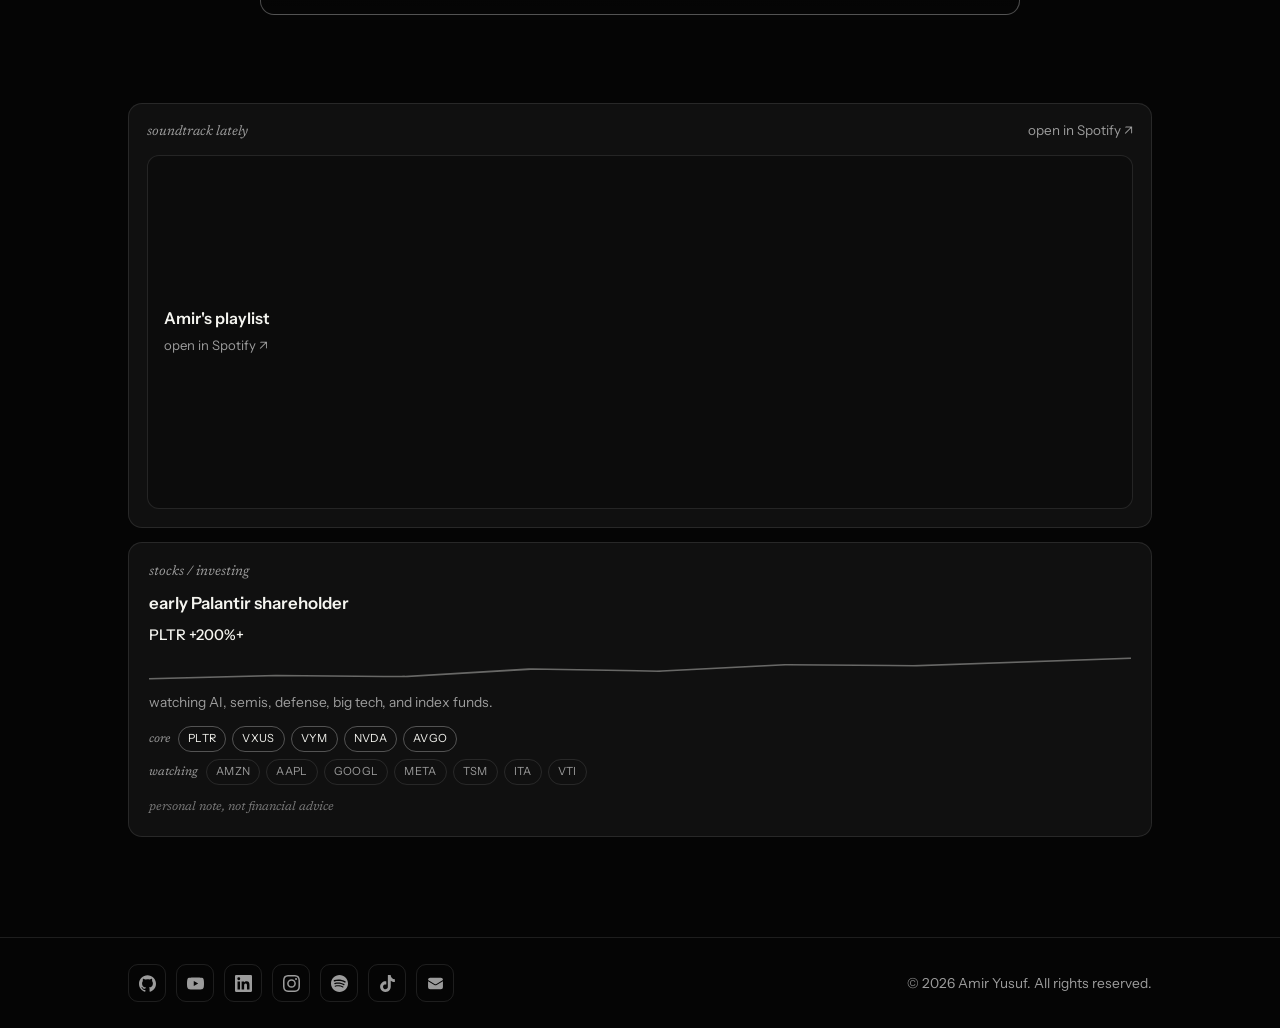
==== commit 7ffead98: "Add files via upload" ====
--- a/index.html
+++ b/index.html
@@ -54,7 +54,7 @@
   <div class="intro" id="intro" aria-hidden="true" hidden>
     <div class="intro-inner">
       <span class="intro-name">Amir Yusuf</span>
-      <span class="intro-loc">Tallahassee / Tampa</span>
+      <span class="intro-loc">Tallahassee</span>
     </div>
   </div>
 
@@ -133,7 +133,7 @@
             <span class="coord-label">Currently</span>
             <span class="coord-coords" aria-hidden="true">30.43° N · 84.28° W</span>
           </div>
-          <p class="coord-place">Tallahassee <span aria-hidden="true">/</span> Tampa</p>
+          <p class="coord-place">Tallahassee</p>
           <ul class="coord-tags">
             <li>Neuroscience</li><li>research</li><li>building</li><li>photos</li><li>music</li>
           </ul>
--- a/styles.css
+++ b/styles.css
@@ -343,7 +343,8 @@
 /* research feature: date/association meta + presentation paragraph */
 .feature-meta { font-size: 0.82rem; color: var(--muted); margin-top: 8px; }
 .feature .feature-present { font-size: 0.88rem; margin-top: 10px; }
-/* refined document-preview card for the research poster */
+/* refined document-preview cards for posters and presentations */
+.poster-grid { display: grid; grid-template-columns: repeat(auto-fit, minmax(190px, 1fr)); gap: 14px; }
 .poster-card {
   display: block; overflow: hidden;
   border: 1px solid var(--border); border-radius: 12px; background: var(--bg);
